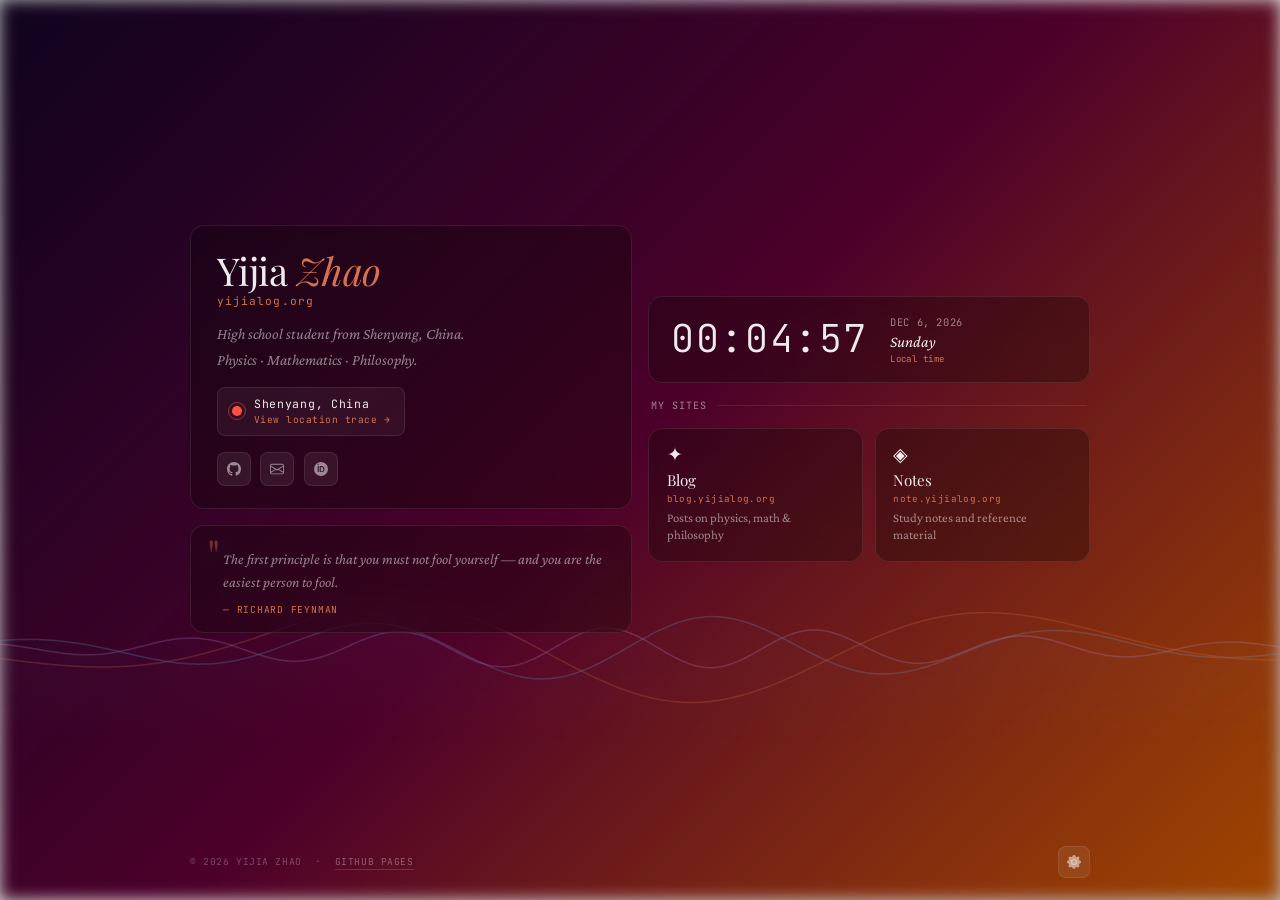
==== index.html @ 0dc2b923 "Update blog: 2026-03-09 04:06" ====
<!DOCTYPE html>
<html lang="en">
<head>
<meta charset="UTF-8">
<meta name="viewport" content="width=device-width, initial-scale=1.0">
<title>Yijia Zhao</title>
<link rel="preconnect" href="https://fonts.googleapis.com">
<link rel="icon" type="image/svg+xml" href="favicon.svg">
<link href="https://fonts.googleapis.com/css2?family=Playfair+Display:ital,wght@0,400;1,400&family=Crimson+Pro:ital,wght@0,300;0,400;1,300&family=JetBrains+Mono:wght@300;400&display=swap" rel="stylesheet">
<style>
*, *::before, *::after { box-sizing: border-box; margin: 0; padding: 0; }
:root {
  --accent: #d4724f;
  --glass:  rgba(10, 8, 6, 0.30);
  --border: rgba(255,255,255,0.09);
  --text:   rgba(255,255,255,0.92);
  --muted:  rgba(255,255,255,0.50);
  --radius: 14px;
  --blur:   14px;
}
html, body { width:100%; height:100%; overflow:hidden; font-family:'Crimson Pro',Georgia,serif; color:var(--text); user-select:none; }

#bg, #bg-next { position:fixed; inset:0; z-index:0; background-size:cover; background-position:center; }
#bg-next { opacity:0; transition:opacity .8s ease; }
#overlay { position:fixed; inset:0; z-index:1; background:linear-gradient(135deg,rgba(0,0,0,.52) 0%,rgba(0,0,0,.28) 50%,rgba(0,0,0,.48) 100%); transition:opacity .4s; }
#wave-canvas { position:fixed; inset:0; z-index:2; pointer-events:none; opacity:.55; }

.page {
  position:fixed; inset:0; z-index:10;
  display:flex; align-items:center; justify-content:center;
}
.page-inner {
  width: 100%; max-width: 900px;
  height: 100%;
  display:grid;
  grid-template-columns: 1fr 1fr;
  grid-template-rows: 1fr auto;
  gap: 1rem;
  padding: 1.8rem 0 1.4rem;
  pointer-events:all;
}
.col-left  { grid-column:1; grid-row:1; display:flex; flex-direction:column; gap:1rem; justify-content:center; }
.col-right { grid-column:2; grid-row:1; display:flex; flex-direction:column; gap:1rem; justify-content:center; }
.footer-row{ grid-column:1/-1; grid-row:2; }

/* Glass — slightly more transparent */

/* ── Location entry card ── */
.loc-card {
  display:inline-flex; align-items:center; gap:.75rem;
  margin-top:.9rem; padding:.55rem .9rem;
  background:rgba(255,255,255,.05); border:1px solid var(--border);
  border-radius:8px; text-decoration:none; color:inherit;
  transition:background .18s, border-color .18s;
  max-width:260px;
}
.loc-card:hover { background:rgba(212,114,79,.12); border-color:rgba(212,114,79,.3); }
.loc-pulse {
  width:10px; height:10px; border-radius:50%; background:#ff5040; flex-shrink:0; position:relative;
}
.loc-pulse::after {
  content:''; position:absolute; inset:-4px; border-radius:50%;
  border:1px solid rgba(255,80,60,.5); animation:locpulse 1.8s ease-out infinite;
}
@keyframes locpulse { 0%{transform:scale(1);opacity:.8} 100%{transform:scale(2.2);opacity:0} }
.loc-name { font-family:'JetBrains Mono',monospace; font-size:.72rem; letter-spacing:.06em; color:var(--text); display:block; }
.loc-sub  { font-family:'JetBrains Mono',monospace; font-size:.6rem; color:var(--accent); letter-spacing:.05em; display:block; margin-top:.1rem; }

/* ── Identity ── */
.id-card { padding:1.4rem 1.6rem; }
.id-name { font-family:'Playfair Display',serif; font-size:clamp(1.6rem,3vw,2.4rem); font-weight:400; line-height:1.1; letter-spacing:-.01em; margin-bottom:.2rem; }
.id-name em { color:var(--accent); font-style:italic; }
.id-domain { font-family:'JetBrains Mono',monospace; font-size:.7rem; color:var(--accent); letter-spacing:.1em; margin-bottom:.8rem; }
.id-bio { font-size:.97rem; color:var(--muted); line-height:1.65; font-style:italic; }
.socials { display:flex; gap:.6rem; margin-top:1rem; flex-wrap:wrap; }
.social-btn { width:34px; height:34px; border-radius:8px; background:rgba(255,255,255,.07); border:1px solid var(--border); display:flex; align-items:center; justify-content:center; text-decoration:none; color:var(--muted); transition:background .15s, color .15s, border-color .15s; }
.social-btn svg { width:14px; height:14px; }
.social-btn:hover { background:var(--accent); color:#fff; border-color:var(--accent); }

/* ── Quote ── */
.quote-card { padding:1rem 1.4rem; position:relative; }
.quote-mark { font-family:'Playfair Display',serif; font-size:2.8rem; color:var(--accent); opacity:.4; line-height:1; position:absolute; top:.4rem; left:1rem; }
.quote-text { font-style:italic; font-size:.92rem; color:var(--muted); line-height:1.6; padding-left:.6rem; margin-top:.35rem; }
.quote-author { font-family:'JetBrains Mono',monospace; font-size:.6rem; letter-spacing:.08em; color:var(--accent); text-transform:uppercase; margin-top:.5rem; padding-left:.6rem; }

/* ── Clock ── */
.clock-card { padding:1.1rem 1.4rem; display:flex; align-items:center; gap:1.4rem; }
.clock-time { font-family:'JetBrains Mono',monospace; font-size:clamp(1.7rem,3vw,2.6rem); font-weight:300; letter-spacing:.04em; line-height:1; flex-shrink:0; }
.colon { animation:blink 1s step-end infinite; display:inline-block; }
@keyframes blink { 0%,100%{opacity:1} 50%{opacity:.2} }
.clock-date { font-family:'JetBrains Mono',monospace; font-size:.65rem; color:var(--muted); letter-spacing:.06em; text-transform:uppercase; margin-bottom:.25rem; }
.clock-day { font-family:'Crimson Pro',serif; font-style:italic; font-size:1rem; }
.clock-tz { font-family:'JetBrains Mono',monospace; font-size:.57rem; color:var(--accent); letter-spacing:.05em; margin-top:.18rem; cursor:pointer; }
.clock-tz:hover { text-decoration:underline; }

/* ── Sites ── */
.sites-label { font-family:'JetBrains Mono',monospace; font-size:.63rem; letter-spacing:.1em; text-transform:uppercase; color:var(--muted); padding:0 .2rem; display:flex; align-items:center; gap:.6rem; }
.sites-label::after { content:''; flex:1; height:1px; background:var(--border); }
.sites-grid { display:grid; grid-template-columns:1fr 1fr; gap:.7rem; }
.site-card { padding:1rem 1.1rem; display:flex; flex-direction:column; gap:.2rem; text-decoration:none; color:inherit; transition:transform .18s, background .18s, border-color .18s; }
.site-card:hover { transform:translateY(-2px); background:rgba(212,114,79,.15); border-color:rgba(212,114,79,.3); }
.site-card-icon { font-size:1.2rem; margin-bottom:.15rem; line-height:1; }
.site-card-name { font-family:'Playfair Display',serif; font-size:.95rem; font-weight:400; }
.site-card-url { font-family:'JetBrains Mono',monospace; font-size:.58rem; color:var(--accent); letter-spacing:.04em; }
.site-card-desc { font-size:.8rem; color:var(--muted); line-height:1.4; margin-top:.08rem; }

/* ── Map ── */

/* ── Footer ── */
.footer-row { display:flex; align-items:center; justify-content:space-between; }
.footer-text { font-family:'JetBrains Mono',monospace; font-size:.6rem; letter-spacing:.06em; color:rgba(255,255,255,.28); text-transform:uppercase; }
.footer-text a { color:rgba(255,255,255,.35); text-decoration:none; border-bottom:1px solid rgba(255,255,255,.15); padding-bottom:1px; transition:color .15s; }
.footer-text a:hover { color:var(--accent); }

/* ── Settings ── */
.settings-panel { position:fixed; bottom:4rem; right:2.5rem; z-index:100; width:310px; padding:1.1rem 1.2rem; display:none; flex-direction:column; gap:1rem; max-height:80vh; overflow-y:auto; }
.settings-panel.open { display:flex; }

.tz-row { display:flex; flex-direction:column; gap:.45rem; }

/* settings panel position */
.settings-panel { bottom:4rem; right:2.5rem; width:310px; }
</style>
</head>
<body>

<div id="bg" class="wp-gradient-4"></div>
<div id="bg-next"></div>
<div id="overlay"></div>
<canvas id="wave-canvas"></canvas>
<input type="file" id="file-input" accept="image/*">

<div class="settings-panel glass" id="settings">
  <div class="s-title">Wallpaper</div>
  <div class="wallpaper-grid" id="wp-grid"></div>
  <label class="upload-btn" for="file-input">＋ Upload image</label>
  <div class="s-title">Display</div>
  <div class="slider-row"><div class="slider-label">Blur <span id="lbl-blur">8px</span></div><input type="range" id="sl-blur" min="0" max="30" value="8"></div>
  <div class="slider-row"><div class="slider-label">Brightness <span id="lbl-bright">85%</span></div><input type="range" id="sl-bright" min="20" max="100" value="85"></div>
  <div class="slider-row"><div class="slider-label">Overlay opacity <span id="lbl-overlay">55%</span></div><input type="range" id="sl-overlay" min="0" max="90" value="55"></div>
  <div class="slider-row"><div class="slider-label">Card opacity <span id="lbl-card">30%</span></div><input type="range" id="sl-card" min="0" max="80" value="30"></div>
  <div class="s-title">Timezone</div>
  <div class="tz-row">
    <input class="tz-input" id="tz-input" placeholder="e.g. Asia/Shanghai" spellcheck="false">
    <div class="tz-btns">
      <div class="tz-btn" onclick="resetTz()">Reset to local</div>
      <div class="tz-btn primary" onclick="applyTz()">Apply</div>
    </div>
  </div>
  <button class="settings-close" onclick="toggleSettings()">Close ✕</button>
</div>

<div class="page">
<div class="page-inner">
  <div class="col-left">
    <div class="id-card glass">
      <div class="id-name">Yijia<em> Zhao</em></div>
      <div class="id-domain">yijialog.org</div>
      <div class="id-bio">High school student from Shenyang, China.<br>Physics · Mathematics · Philosophy.</div>
      <a class="loc-card" href="map.html">
        <span class="loc-pulse"></span>
        <span class="loc-text">
          <span class="loc-name">Shenyang, China</span>
          <span class="loc-sub">View location trace →</span>
        </span>
      </a>
      <nav class="socials">
        <a class="social-btn" href="https://github.com/Yijia-phys" target="_blank"><svg viewBox="0 0 16 16" fill="currentColor"><path d="M8 0C3.58 0 0 3.58 0 8c0 3.54 2.29 6.53 5.47 7.59.4.07.55-.17.55-.38 0-.19-.01-.82-.01-1.49-2.01.37-2.53-.49-2.69-.94-.09-.23-.48-.94-.82-1.13-.28-.15-.68-.52-.01-.53.63-.01 1.08.58 1.23.82.72 1.21 1.87.87 2.33.66.07-.52.28-.87.51-1.07-1.78-.2-3.64-.89-3.64-3.95 0-.87.31-1.59.82-2.15-.08-.2-.36-1.02.08-2.12 0 0 .67-.21 2.2.82.64-.18 1.32-.27 2-.27s1.36.09 2 .27c1.53-1.04 2.2-.82 2.2-.82.44 1.1.16 1.92.08 2.12.51.56.82 1.27.82 2.15 0 3.07-1.87 3.75-3.65 3.95.29.25.54.73.54 1.48 0 1.07-.01 1.93-.01 2.2 0 .21.15.46.55.38A8.01 8.01 0 0 0 16 8c0-4.42-3.58-8-8-8"/></svg></a>
        <a class="social-btn" href="/cdn-cgi/l/email-protection#ee8b8d8681ae978784878f828189c0819c89"><svg viewBox="0 0 16 16" fill="currentColor"><path d="M0 4a2 2 0 0 1 2-2h12a2 2 0 0 1 2 2v8a2 2 0 0 1-2 2H2a2 2 0 0 1-2-2zm2-1a1 1 0 0 0-1 1v.217l7 4.2 7-4.2V4a1 1 0 0 0-1-1zm13 2.383-4.708 2.825L15 11.105zm-.034 6.876-5.64-3.471L8 9.583l-1.326-.795-5.64 3.47A1 1 0 0 0 2 13h12a1 1 0 0 0 .966-.741M1 11.105l4.708-2.897L1 5.383z"/></svg></a>
        <a class="social-btn" href="https://orcid.org/0009-0004-5515-2981" target="_blank"><svg viewBox="0 0 16 16" fill="currentColor"><path d="M8 0a8 8 0 1 0 0 16A8 8 0 0 0 8 0M5.44 11.5H4.22V4.5h1.22zm-.61-8.07a.77.77 0 1 1 0-1.54.77.77 0 0 1 0 1.54M12 8.18c0 2.07-1.52 3.32-3.74 3.32H6.5V4.5h1.76C10.48 4.5 12 5.72 12 8.18m-1.28 0c0-1.56-.9-2.57-2.5-2.57h-.5v5.14h.5c1.6 0 2.5-.98 2.5-2.57"/></svg></a>
      </nav>
    </div>
    <div class="quote-card glass">
      <div class="quote-mark">"</div>
      <div class="quote-text">The first principle is that you must not fool yourself — and you are the easiest person to fool.</div>
      <div class="quote-author">— Richard Feynman</div>
    </div>
  </div>

  <div class="col-right">
    <div class="clock-card glass">
      <a class="clock-time" id="clock-time" href="clock.html" style="text-decoration:none;color:inherit;cursor:pointer;" title="Open focus timer">00<span class="colon">:</span>00<span class="colon">:</span>00</a>
      <div class="clock-info">
        <div class="clock-date" id="clock-date">—</div>
        <div class="clock-day" id="clock-day">—</div>
        <div class="clock-tz" id="clock-tz" onclick="toggleSettings()">Local time</div>
      </div>
    </div>
    <div class="sites-label">My Sites</div>
    <div class="sites-grid">
      <a class="site-card glass" href="https://blog.yijialog.org" target="_blank">
        <div class="site-card-icon">✦</div>
        <div class="site-card-name">Blog</div>
        <div class="site-card-url">blog.yijialog.org</div>
        <div class="site-card-desc">Posts on physics, math &amp; philosophy</div>
      </a>
      <a class="site-card glass" href="https://note.yijialog.org" target="_blank">
        <div class="site-card-icon">◈</div>
        <div class="site-card-name">Notes</div>
        <div class="site-card-url">note.yijialog.org</div>
        <div class="site-card-desc">Study notes and reference material</div>
      </a>
    </div>
  </div>

  <div class="footer-row">
    <span class="footer-text">© 2026 Yijia Zhao &nbsp;·&nbsp; <a href="https://pages.github.com" target="_blank">GitHub Pages</a></span>
    <div class="settings-btn" onclick="toggleSettings()">
      <svg viewBox="0 0 16 16" fill="currentColor"><path d="M8 4.754a3.246 3.246 0 1 0 0 6.492 3.246 3.246 0 0 0 0-6.492M5.754 8a2.246 2.246 0 1 1 4.492 0 2.246 2.246 0 0 1-4.492 0"/><path d="M9.796 1.343c-.527-1.79-3.065-1.79-3.592 0l-.094.319a.873.873 0 0 1-1.255.52l-.292-.16c-1.64-.892-3.433.902-2.54 2.541l.159.292a.873.873 0 0 1-.52 1.255l-.319.094c-1.79.527-1.79 3.065 0 3.592l.319.094a.873.873 0 0 1 .52 1.255l-.16.292c-.892 1.64.901 3.434 2.541 2.54l.292-.159a.873.873 0 0 1 1.255.52l.094.319c.527 1.79 3.065 1.79 3.592 0l.094-.319a.873.873 0 0 1 1.255-.52l.292.16c1.64.892 3.433-.902 2.54-2.541l-.159-.292a.873.873 0 0 1 .52-1.255l.319-.094c1.79-.527 1.79-3.065 0-3.592l-.319-.094a.873.873 0 0 1-.52-1.255l.16-.292c.892-1.64-.901-3.433-2.541-2.54l-.292.159a.873.873 0 0 1-1.255-.52z"/></svg>
    </div>
  </div>
</div><!-- page-inner -->
</div>


<script src="shared.js"></script>
<script>SharedUI.injectStyles();</script>
<script data-cfasync="false" src="/cdn-cgi/scripts/5c5dd728/cloudflare-static/email-decode.min.js"></script>
<script>
// ── Boot ─────────────────────────────────────────────────────────────
SharedUI.initWallpaper();
SharedUI.initDisplay(['blur', 'bright', 'overlay', 'card']);
SharedUI.initWaves();
var toggleSettings = SharedUI.initSettings('settings', '.settings-btn');

// ── Timezone ─────────────────────────────────────────────────────────
var currentTz = SharedUI.load('timezone', '');
if (currentTz) {
  document.getElementById('tz-input').value = currentTz;
  document.getElementById('clock-tz').textContent = currentTz;
}
function applyTz() {
  var val = document.getElementById('tz-input').value.trim();
  if (!val) return;
  try {
    new Intl.DateTimeFormat('en', { timeZone: val }).format(new Date());
    currentTz = val;
    SharedUI.save('timezone', val);
    document.getElementById('clock-tz').textContent = val;
  } catch(e) {
    var inp = document.getElementById('tz-input');
    inp.style.borderColor = '#e05';
    setTimeout(function () { inp.style.borderColor = ''; }, 1200);
  }
}
function resetTz() {
  currentTz = '';
  SharedUI.save('timezone', '');
  document.getElementById('tz-input').value = '';
  document.getElementById('clock-tz').textContent = 'Local time';
}
document.getElementById('tz-input').addEventListener('keydown', function (e) { if (e.key === 'Enter') applyTz(); });

// ── Clock ─────────────────────────────────────────────────────────────
var DAYS   = ['Sunday','Monday','Tuesday','Wednesday','Thursday','Friday','Saturday'];
var MONTHS = ['Jan','Feb','Mar','Apr','May','Jun','Jul','Aug','Sep','Oct','Nov','Dec'];
function updateClock() {
  var now = new Date(), hh, mm, ss, dateStr, dayStr;
  if (currentTz) {
    try {
      var pts = new Intl.DateTimeFormat('en', { timeZone: currentTz, hour: '2-digit', minute: '2-digit', second: '2-digit', hour12: false, weekday: 'long', month: 'short', day: 'numeric', year: 'numeric' }).formatToParts(now);
      var get = function (t) { var p = pts.find(function (x) { return x.type === t; }); return p ? p.value : ''; };
      hh = get('hour'); mm = get('minute'); ss = get('second');
      dateStr = get('month') + ' ' + get('day') + ', ' + get('year');
      dayStr  = get('weekday');
    } catch(e) { currentTz = ''; SharedUI.save('timezone', ''); }
  }
  if (!currentTz) {
    hh = String(now.getHours()).padStart(2, '0');
    mm = String(now.getMinutes()).padStart(2, '0');
    ss = String(now.getSeconds()).padStart(2, '0');
    dateStr = MONTHS[now.getMonth()] + ' ' + now.getDate() + ', ' + now.getFullYear();
    dayStr  = DAYS[now.getDay()];
  }
  document.getElementById('clock-time').innerHTML = hh + '<span class="colon">:</span>' + mm + '<span class="colon">:</span>' + ss;
  document.getElementById('clock-date').textContent = dateStr;
  document.getElementById('clock-day').textContent  = dayStr;
}
updateClock();
setInterval(updateClock, 1000);
</script>
</body>
</html>
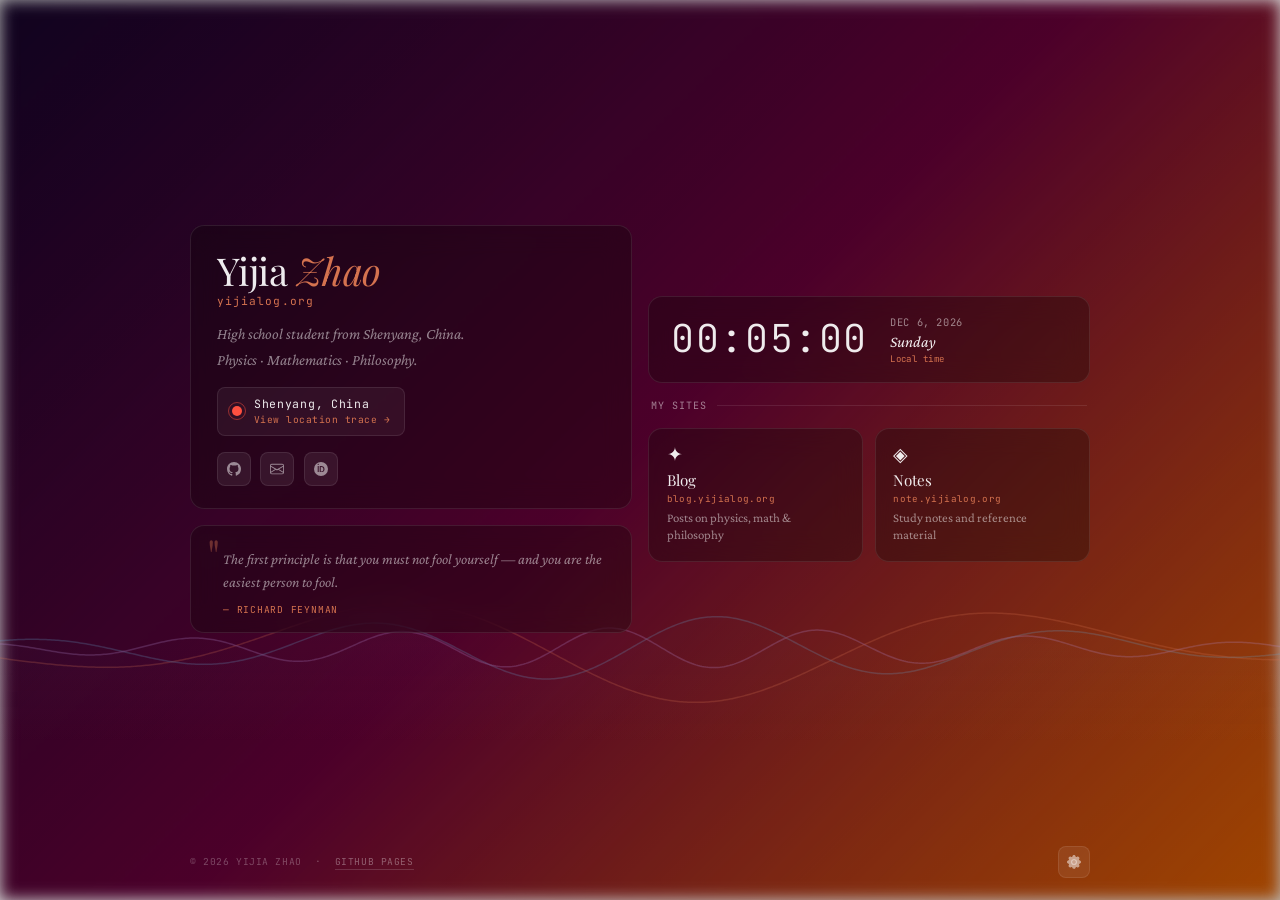
==== commit dbe6036f: "add: Lorenz attractor and Particles animation" ====
--- a/index.html
+++ b/index.html
@@ -5,7 +5,6 @@
 <meta name="viewport" content="width=device-width, initial-scale=1.0">
 <title>Yijia Zhao</title>
 <link rel="preconnect" href="https://fonts.googleapis.com">
-<link rel="icon" type="image/svg+xml" href="favicon.svg">
 <link href="https://fonts.googleapis.com/css2?family=Playfair+Display:ital,wght@0,400;1,400&family=Crimson+Pro:ital,wght@0,300;0,400;1,300&family=JetBrains+Mono:wght@300;400&display=swap" rel="stylesheet">
 <style>
 *, *::before, *::after { box-sizing: border-box; margin: 0; padding: 0; }
@@ -138,7 +137,7 @@
   <div class="slider-row"><div class="slider-label">Blur <span id="lbl-blur">8px</span></div><input type="range" id="sl-blur" min="0" max="30" value="8"></div>
   <div class="slider-row"><div class="slider-label">Brightness <span id="lbl-bright">85%</span></div><input type="range" id="sl-bright" min="20" max="100" value="85"></div>
   <div class="slider-row"><div class="slider-label">Overlay opacity <span id="lbl-overlay">55%</span></div><input type="range" id="sl-overlay" min="0" max="90" value="55"></div>
-  <div class="slider-row"><div class="slider-label">Card opacity <span id="lbl-card">30%</span></div><input type="range" id="sl-card" min="0" max="80" value="30"></div>
+  <div class="slider-row"><div class="slider-label">Card opacity <span id="lbl-card">30%</span></div><input type="range" id="sl-card" min="3" max="80" value="30"></div>
   <div class="s-title">Timezone</div>
   <div class="tz-row">
     <input class="tz-input" id="tz-input" placeholder="e.g. Asia/Shanghai" spellcheck="false">
@@ -146,6 +145,13 @@
       <div class="tz-btn" onclick="resetTz()">Reset to local</div>
       <div class="tz-btn primary" onclick="applyTz()">Apply</div>
     </div>
+  </div>
+  <div class="s-title">Animation</div>
+  <div class="anim-grid" style="grid-template-columns:repeat(4,1fr)">
+    <div class="anim-btn" data-anim="waves"     onclick="setAnim('waves')">Waves</div>
+    <div class="anim-btn" data-anim="lorenz"    onclick="setAnim('lorenz')">Lorenz</div>
+    <div class="anim-btn" data-anim="particles" onclick="setAnim('particles')">Particles</div>
+    <div class="anim-btn" data-anim="off"       onclick="setAnim('off')">Off</div>
   </div>
   <button class="settings-close" onclick="toggleSettings()">Close ✕</button>
 </div>
@@ -278,6 +284,20 @@
 }
 updateClock();
 setInterval(updateClock, 1000);
+
+// ── Animation mode ────────────────────────────────────────────────────
+function setAnim(mode) {
+  SharedUI.setAnimationMode(mode);
+  document.querySelectorAll('.anim-btn').forEach(function(b){
+    b.classList.toggle('active', b.dataset.anim === mode);
+  });
+}
+(function(){
+  var m = SharedUI.getAnimationMode();
+  document.querySelectorAll('.anim-btn').forEach(function(b){
+    b.classList.toggle('active', b.dataset.anim === m);
+  });
+})();
 </script>
 </body>
 </html>
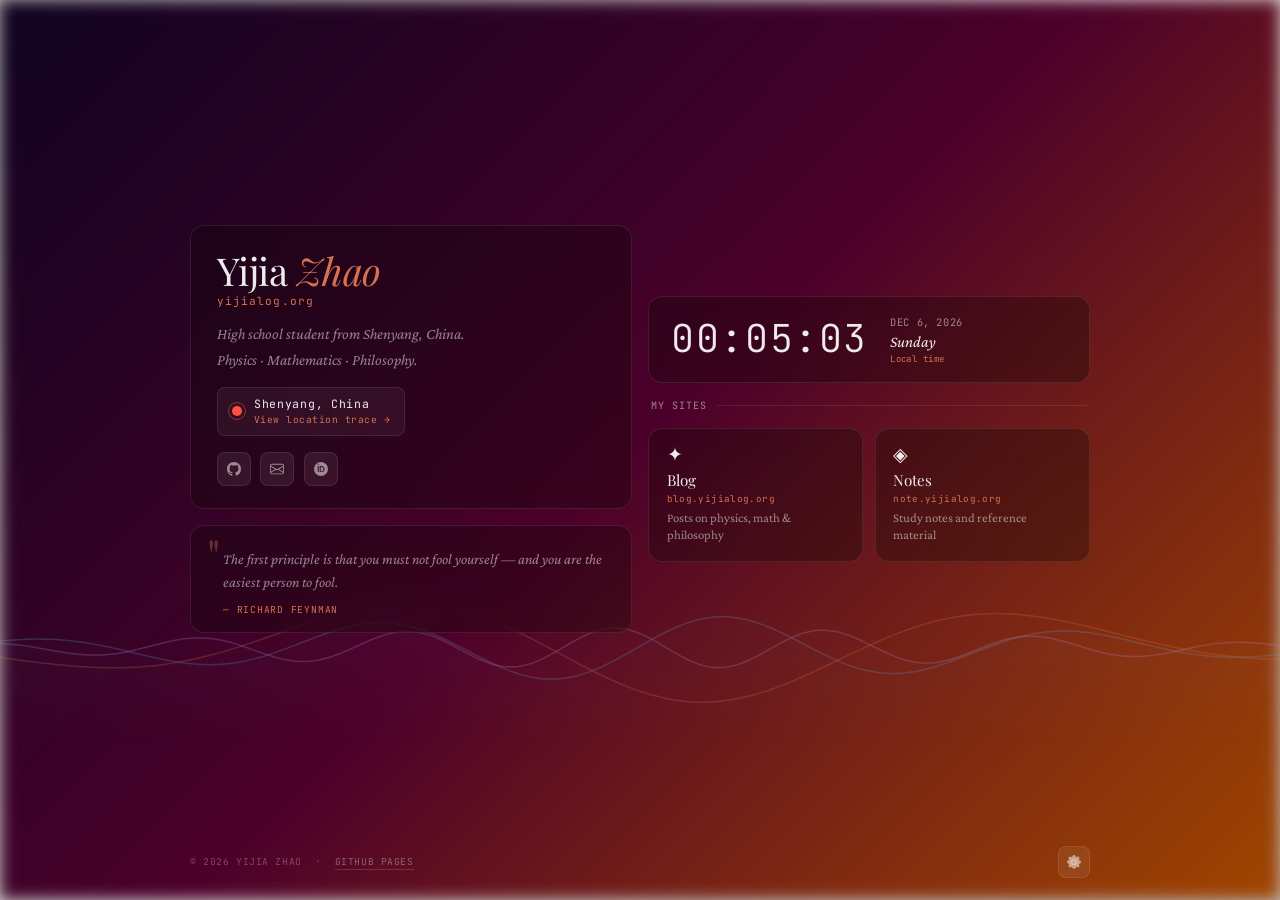
==== commit 94c1a124: "fix: UI opacity controller at clock.html fix: incorrect image filename" ====
--- a/index.html
+++ b/index.html
@@ -5,6 +5,7 @@
 <meta name="viewport" content="width=device-width, initial-scale=1.0">
 <title>Yijia Zhao</title>
 <link rel="preconnect" href="https://fonts.googleapis.com">
+<link rel="icon" type="image/svg+xml" href="/assets/favicon.svg">
 <link href="https://fonts.googleapis.com/css2?family=Playfair+Display:ital,wght@0,400;1,400&family=Crimson+Pro:ital,wght@0,300;0,400;1,300&family=JetBrains+Mono:wght@300;400&display=swap" rel="stylesheet">
 <style>
 *, *::before, *::after { box-sizing: border-box; margin: 0; padding: 0; }
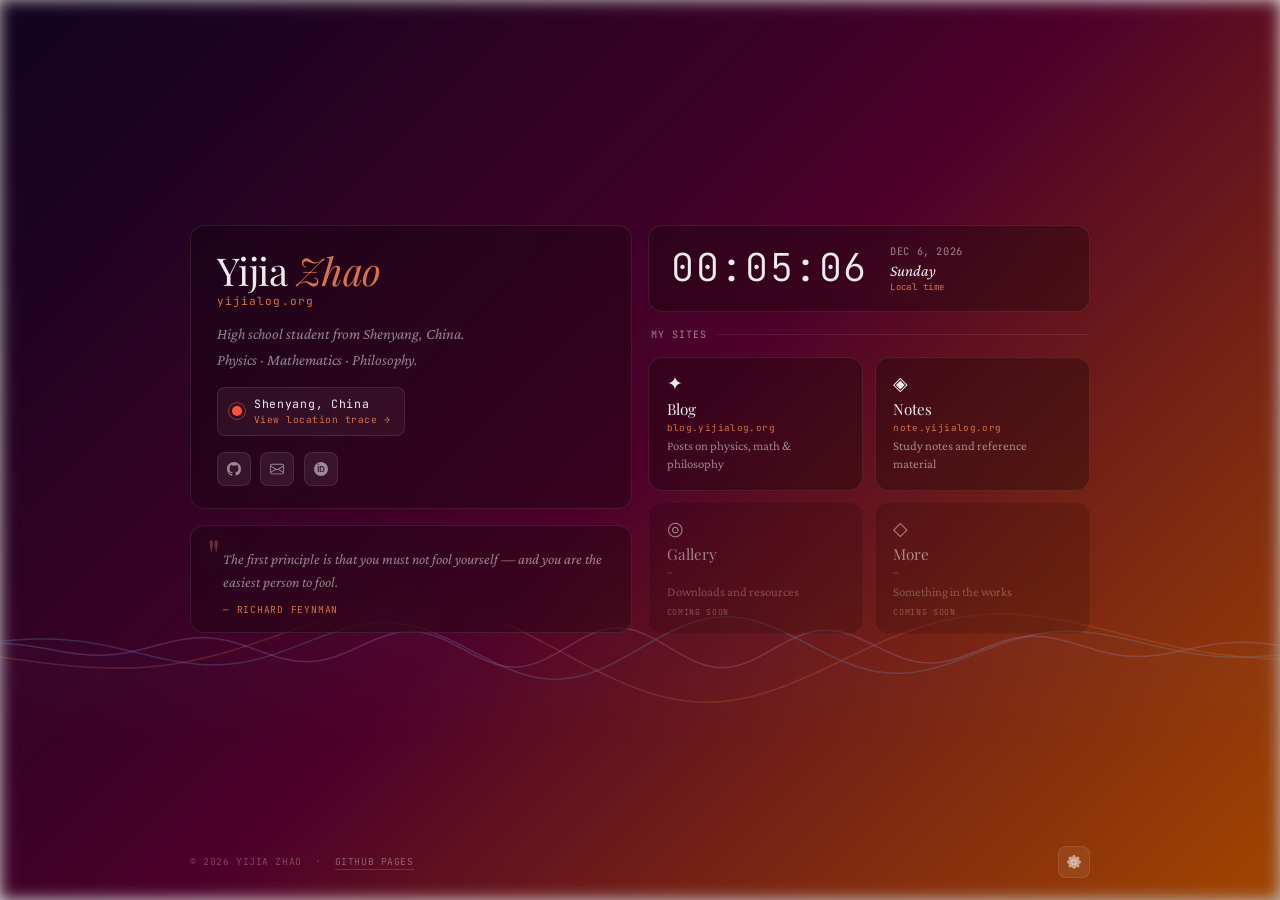
==== commit 3bd97ad6: "refactor: IDB wallpaper, timezone autocomplete, 404 page, coming-soon cards, default cover, location" ====
--- a/index.html
+++ b/index.html
@@ -7,17 +7,9 @@
 <link rel="preconnect" href="https://fonts.googleapis.com">
 <link rel="icon" type="image/svg+xml" href="/assets/favicon.svg">
 <link href="https://fonts.googleapis.com/css2?family=Playfair+Display:ital,wght@0,400;1,400&family=Crimson+Pro:ital,wght@0,300;0,400;1,300&family=JetBrains+Mono:wght@300;400&display=swap" rel="stylesheet">
+<link rel="stylesheet" href="shared.css">
 <style>
 *, *::before, *::after { box-sizing: border-box; margin: 0; padding: 0; }
-:root {
-  --accent: #d4724f;
-  --glass:  rgba(10, 8, 6, 0.30);
-  --border: rgba(255,255,255,0.09);
-  --text:   rgba(255,255,255,0.92);
-  --muted:  rgba(255,255,255,0.50);
-  --radius: 14px;
-  --blur:   14px;
-}
 html, body { width:100%; height:100%; overflow:hidden; font-family:'Crimson Pro',Georgia,serif; color:var(--text); user-select:none; }
 
 #bg, #bg-next { position:fixed; inset:0; z-index:0; background-size:cover; background-position:center; }
@@ -104,6 +96,18 @@
 .site-card-url { font-family:'JetBrains Mono',monospace; font-size:.58rem; color:var(--accent); letter-spacing:.04em; }
 .site-card-desc { font-size:.8rem; color:var(--muted); line-height:1.4; margin-top:.08rem; }
 
+/* ── Coming-soon card variant ── */
+.site-card.soon {
+  opacity: .52; cursor: default; pointer-events: none;
+  border-style: dashed;
+}
+.site-card.soon:hover { transform: none; background: inherit; border-color: var(--border); }
+.site-card-soon-badge {
+  font-family: 'JetBrains Mono', monospace; font-size: .52rem;
+  letter-spacing: .08em; text-transform: uppercase;
+  color: var(--muted); margin-top: .1rem;
+}
+
 /* ── Map ── */
 
 /* ── Footer ── */
@@ -113,9 +117,6 @@
 .footer-text a:hover { color:var(--accent); }
 
 /* ── Settings ── */
-.settings-panel { position:fixed; bottom:4rem; right:2.5rem; z-index:100; width:310px; padding:1.1rem 1.2rem; display:none; flex-direction:column; gap:1rem; max-height:80vh; overflow-y:auto; }
-.settings-panel.open { display:flex; }
-
 .tz-row { display:flex; flex-direction:column; gap:.45rem; }
 
 /* settings panel position */
@@ -143,18 +144,18 @@
   <div class="tz-row">
     <input class="tz-input" id="tz-input" placeholder="e.g. Asia/Shanghai" spellcheck="false">
     <div class="tz-btns">
-      <div class="tz-btn" onclick="resetTz()">Reset to local</div>
-      <div class="tz-btn primary" onclick="applyTz()">Apply</div>
+      <div class="tz-btn">Reset to local</div>
+      <div class="tz-btn primary">Apply</div>
     </div>
   </div>
   <div class="s-title">Animation</div>
   <div class="anim-grid" style="grid-template-columns:repeat(4,1fr)">
-    <div class="anim-btn" data-anim="waves"     onclick="setAnim('waves')">Waves</div>
-    <div class="anim-btn" data-anim="lorenz"    onclick="setAnim('lorenz')">Lorenz</div>
-    <div class="anim-btn" data-anim="particles" onclick="setAnim('particles')">Particles</div>
-    <div class="anim-btn" data-anim="off"       onclick="setAnim('off')">Off</div>
-  </div>
-  <button class="settings-close" onclick="toggleSettings()">Close ✕</button>
+    <div class="anim-btn" data-anim="waves">Waves</div>
+    <div class="anim-btn" data-anim="lorenz">Lorenz</div>
+    <div class="anim-btn" data-anim="particles">Particles</div>
+    <div class="anim-btn" data-anim="off">Off</div>
+  </div>
+  <button class="settings-close">Close ✕</button>
 </div>
 
 <div class="page">
@@ -186,11 +187,11 @@
 
   <div class="col-right">
     <div class="clock-card glass">
-      <a class="clock-time" id="clock-time" href="clock.html" style="text-decoration:none;color:inherit;cursor:pointer;" title="Open focus timer">00<span class="colon">:</span>00<span class="colon">:</span>00</a>
+      <a class="clock-time" id="clock-time" href="clock.html" style="text-decoration:none;color:inherit;cursor:pointer;" title="Open focus timer"><span id="ct-hh">00</span><span class="colon">:</span><span id="ct-mm">00</span><span class="colon">:</span><span id="ct-ss">00</span></a>
       <div class="clock-info">
         <div class="clock-date" id="clock-date">—</div>
         <div class="clock-day" id="clock-day">—</div>
-        <div class="clock-tz" id="clock-tz" onclick="toggleSettings()">Local time</div>
+        <div class="clock-tz" id="clock-tz">Local time</div>
       </div>
     </div>
     <div class="sites-label">My Sites</div>
@@ -207,12 +208,26 @@
         <div class="site-card-url">note.yijialog.org</div>
         <div class="site-card-desc">Study notes and reference material</div>
       </a>
+      <a class="site-card glass soon" href="#" tabindex="-1">
+        <div class="site-card-icon">◎</div>
+        <div class="site-card-name">Gallery</div>
+        <div class="site-card-url">—</div>
+        <div class="site-card-desc">Downloads and resources</div>
+        <div class="site-card-soon-badge">coming soon</div>
+      </a>
+      <a class="site-card glass soon" href="#" tabindex="-1">
+        <div class="site-card-icon">◇</div>
+        <div class="site-card-name">More</div>
+        <div class="site-card-url">—</div>
+        <div class="site-card-desc">Something in the works</div>
+        <div class="site-card-soon-badge">coming soon</div>
+      </a>
     </div>
   </div>
 
   <div class="footer-row">
     <span class="footer-text">© 2026 Yijia Zhao &nbsp;·&nbsp; <a href="https://pages.github.com" target="_blank">GitHub Pages</a></span>
-    <div class="settings-btn" onclick="toggleSettings()">
+    <div class="settings-btn">
       <svg viewBox="0 0 16 16" fill="currentColor"><path d="M8 4.754a3.246 3.246 0 1 0 0 6.492 3.246 3.246 0 0 0 0-6.492M5.754 8a2.246 2.246 0 1 1 4.492 0 2.246 2.246 0 0 1-4.492 0"/><path d="M9.796 1.343c-.527-1.79-3.065-1.79-3.592 0l-.094.319a.873.873 0 0 1-1.255.52l-.292-.16c-1.64-.892-3.433.902-2.54 2.541l.159.292a.873.873 0 0 1-.52 1.255l-.319.094c-1.79.527-1.79 3.065 0 3.592l.319.094a.873.873 0 0 1 .52 1.255l-.16.292c-.892 1.64.901 3.434 2.541 2.54l.292-.159a.873.873 0 0 1 1.255.52l.094.319c.527 1.79 3.065 1.79 3.592 0l.094-.319a.873.873 0 0 1 1.255-.52l.292.16c1.64.892 3.433-.902 2.54-2.541l-.159-.292a.873.873 0 0 1 .52-1.255l.319-.094c1.79-.527 1.79-3.065 0-3.592l-.319-.094a.873.873 0 0 1-.52-1.255l.16-.292c.892-1.64-.901-3.433-2.541-2.54l-.292.159a.873.873 0 0 1-1.255-.52z"/></svg>
     </div>
   </div>
@@ -221,84 +236,111 @@
 
 
 <script src="shared.js"></script>
-<script>SharedUI.injectStyles();</script>
 <script data-cfasync="false" src="/cdn-cgi/scripts/5c5dd728/cloudflare-static/email-decode.min.js"></script>
 <script>
-// ── Boot ─────────────────────────────────────────────────────────────
-SharedUI.initWallpaper();
-SharedUI.initDisplay(['blur', 'bright', 'overlay', 'card']);
-SharedUI.initWaves();
-var toggleSettings = SharedUI.initSettings('settings', '.settings-btn');
-
-// ── Timezone ─────────────────────────────────────────────────────────
-var currentTz = SharedUI.load('timezone', '');
-if (currentTz) {
-  document.getElementById('tz-input').value = currentTz;
-  document.getElementById('clock-tz').textContent = currentTz;
-}
-function applyTz() {
-  var val = document.getElementById('tz-input').value.trim();
-  if (!val) return;
-  try {
-    new Intl.DateTimeFormat('en', { timeZone: val }).format(new Date());
-    currentTz = val;
-    SharedUI.save('timezone', val);
-    document.getElementById('clock-tz').textContent = val;
-  } catch(e) {
-    var inp = document.getElementById('tz-input');
-    inp.style.borderColor = '#e05';
-    setTimeout(function () { inp.style.borderColor = ''; }, 1200);
-  }
-}
-function resetTz() {
-  currentTz = '';
-  SharedUI.save('timezone', '');
-  document.getElementById('tz-input').value = '';
-  document.getElementById('clock-tz').textContent = 'Local time';
-}
-document.getElementById('tz-input').addEventListener('keydown', function (e) { if (e.key === 'Enter') applyTz(); });
-
-// ── Clock ─────────────────────────────────────────────────────────────
-var DAYS   = ['Sunday','Monday','Tuesday','Wednesday','Thursday','Friday','Saturday'];
-var MONTHS = ['Jan','Feb','Mar','Apr','May','Jun','Jul','Aug','Sep','Oct','Nov','Dec'];
-function updateClock() {
-  var now = new Date(), hh, mm, ss, dateStr, dayStr;
+(function () {
+  // ── Boot ───────────────────────────────────────────────────────────
+  SharedUI.initWallpaper();
+  SharedUI.initDisplay(['blur', 'bright', 'overlay', 'card']);
+  SharedUI.initWaves();
+  var toggleSettings = SharedUI.initSettings('settings', '.settings-btn');
+  SharedUI.initTzAutocomplete('tz-input');
+
+  // ── Event bindings ─────────────────────────────────────────────────
+  document.querySelector('.settings-btn').addEventListener('click', toggleSettings);
+  document.getElementById('clock-tz').addEventListener('click', toggleSettings);
+  document.querySelector('.settings-close').addEventListener('click', toggleSettings);
+  // Anim buttons — delegate via data-anim
+  document.querySelector('.anim-grid').addEventListener('click', function (e) {
+    var btn = e.target.closest('.anim-btn');
+    if (btn) setAnim(btn.dataset.anim);
+  });
+
+  // ── Timezone ───────────────────────────────────────────────────────
+  var currentTz = SharedUI.load('timezone', '');
   if (currentTz) {
+    document.getElementById('tz-input').value = currentTz;
+    document.getElementById('clock-tz').textContent = currentTz;
+  }
+  function applyTz() {
+    var val = document.getElementById('tz-input').value.trim();
+    if (!val) return;
     try {
-      var pts = new Intl.DateTimeFormat('en', { timeZone: currentTz, hour: '2-digit', minute: '2-digit', second: '2-digit', hour12: false, weekday: 'long', month: 'short', day: 'numeric', year: 'numeric' }).formatToParts(now);
-      var get = function (t) { var p = pts.find(function (x) { return x.type === t; }); return p ? p.value : ''; };
-      hh = get('hour'); mm = get('minute'); ss = get('second');
-      dateStr = get('month') + ' ' + get('day') + ', ' + get('year');
-      dayStr  = get('weekday');
-    } catch(e) { currentTz = ''; SharedUI.save('timezone', ''); }
-  }
-  if (!currentTz) {
-    hh = String(now.getHours()).padStart(2, '0');
-    mm = String(now.getMinutes()).padStart(2, '0');
-    ss = String(now.getSeconds()).padStart(2, '0');
-    dateStr = MONTHS[now.getMonth()] + ' ' + now.getDate() + ', ' + now.getFullYear();
-    dayStr  = DAYS[now.getDay()];
-  }
-  document.getElementById('clock-time').innerHTML = hh + '<span class="colon">:</span>' + mm + '<span class="colon">:</span>' + ss;
-  document.getElementById('clock-date').textContent = dateStr;
-  document.getElementById('clock-day').textContent  = dayStr;
-}
-updateClock();
-setInterval(updateClock, 1000);
-
-// ── Animation mode ────────────────────────────────────────────────────
-function setAnim(mode) {
-  SharedUI.setAnimationMode(mode);
-  document.querySelectorAll('.anim-btn').forEach(function(b){
-    b.classList.toggle('active', b.dataset.anim === mode);
-  });
-}
-(function(){
-  var m = SharedUI.getAnimationMode();
-  document.querySelectorAll('.anim-btn').forEach(function(b){
-    b.classList.toggle('active', b.dataset.anim === m);
-  });
-})();
+      new Intl.DateTimeFormat('en', { timeZone: val }).format(new Date());
+      currentTz = val;
+      SharedUI.save('timezone', val);
+      document.getElementById('clock-tz').textContent = val;
+    } catch (e) {
+      var inp = document.getElementById('tz-input');
+      inp.style.borderColor = '#e05';
+      setTimeout(function () { inp.style.borderColor = ''; }, 1200);
+    }
+  }
+  function resetTz() {
+    currentTz = '';
+    SharedUI.save('timezone', '');
+    document.getElementById('tz-input').value = '';
+    document.getElementById('clock-tz').textContent = 'Local time';
+  }
+  document.getElementById('tz-input').addEventListener('keydown', function (e) { if (e.key === 'Enter') applyTz(); });
+  // Tz buttons inside settings panel
+  var tzBtns = document.querySelectorAll('.tz-btns .tz-btn');
+  if (tzBtns[0]) tzBtns[0].addEventListener('click', resetTz);
+  if (tzBtns[1]) tzBtns[1].addEventListener('click', applyTz);
+
+  // ── Clock (DOM nodes cached once) ──────────────────────────────────
+  var _ctHH   = document.getElementById('ct-hh');
+  var _ctMM   = document.getElementById('ct-mm');
+  var _ctSS   = document.getElementById('ct-ss');
+  var _ctDate = document.getElementById('clock-date');
+  var _ctDay  = document.getElementById('clock-day');
+  var DAYS   = ['Sunday','Monday','Tuesday','Wednesday','Thursday','Friday','Saturday'];
+  var MONTHS = ['Jan','Feb','Mar','Apr','May','Jun','Jul','Aug','Sep','Oct','Nov','Dec'];
+
+  function updateClock() {
+    var now = new Date(), hh, mm, ss, dateStr, dayStr;
+    if (currentTz) {
+      try {
+        var pts = new Intl.DateTimeFormat('en', {
+          timeZone: currentTz, hour: '2-digit', minute: '2-digit', second: '2-digit',
+          hour12: false, weekday: 'long', month: 'short', day: 'numeric', year: 'numeric'
+        }).formatToParts(now);
+        var get = function (t) { var p = pts.find(function (x) { return x.type === t; }); return p ? p.value : ''; };
+        hh = get('hour'); mm = get('minute'); ss = get('second');
+        dateStr = get('month') + ' ' + get('day') + ', ' + get('year');
+        dayStr  = get('weekday');
+      } catch (e) { currentTz = ''; SharedUI.save('timezone', ''); }
+    }
+    if (!currentTz) {
+      hh = String(now.getHours()).padStart(2, '0');
+      mm = String(now.getMinutes()).padStart(2, '0');
+      ss = String(now.getSeconds()).padStart(2, '0');
+      dateStr = MONTHS[now.getMonth()] + ' ' + now.getDate() + ', ' + now.getFullYear();
+      dayStr  = DAYS[now.getDay()];
+    }
+    _ctHH.textContent = hh;
+    _ctMM.textContent = mm;
+    _ctSS.textContent = ss;
+    _ctDate.textContent = dateStr;
+    _ctDay.textContent  = dayStr;
+  }
+  updateClock();
+  setInterval(updateClock, 1000);
+
+  // ── Animation mode ─────────────────────────────────────────────────
+  function setAnim(mode) {
+    SharedUI.setAnimationMode(mode);
+    document.querySelectorAll('.anim-btn').forEach(function (b) {
+      b.classList.toggle('active', b.dataset.anim === mode);
+    });
+  }
+  (function () {
+    var m = SharedUI.getAnimationMode();
+    document.querySelectorAll('.anim-btn').forEach(function (b) {
+      b.classList.toggle('active', b.dataset.anim === m);
+    });
+  }());
+}());
 </script>
 </body>
 </html>
--- a/shared.css
+++ b/shared.css
@@ -0,0 +1,161 @@
+/* shared.css — yijialog.org
+   Shared visual styles injected by shared.js on every page.
+   Each page still defines its own layout & positioning overrides.
+*/
+
+/* ── Design tokens (single source of truth) ── */
+:root {
+  --accent: #d4724f;
+  --glass:  rgba(10, 8, 6, 0.30);
+  --border: rgba(255,255,255,0.09);
+  --text:   rgba(255,255,255,0.92);
+  --muted:  rgba(255,255,255,0.50);
+  --radius: 14px;
+  --blur:   14px;
+  --ui-opacity: 1;
+}
+
+/* ── Glass card ── */
+.glass {
+  background: var(--glass);
+  backdrop-filter: blur(var(--blur));
+  -webkit-backdrop-filter: blur(var(--blur));
+  border: 1px solid var(--border);
+  border-radius: var(--radius);
+}
+
+/* ── Settings panel — structural only; each page adds position/size override ── */
+.settings-panel { position:fixed; z-index:100; padding:1.1rem 1.2rem; display:none; flex-direction:column; gap:1rem; max-height:80vh; overflow-y:auto; }
+.settings-panel.open { display:flex; }
+
+/* ── Section titles ── */
+.s-title, .ps-title {
+  font-family: "JetBrains Mono", monospace;
+  font-size: .63rem; letter-spacing: .1em; text-transform: uppercase;
+  color: var(--muted); border-bottom: 1px solid var(--border); padding-bottom: .45rem;
+}
+
+/* ── Wallpaper grid ── */
+.wallpaper-grid { display:grid; grid-template-columns:repeat(4,1fr); gap:.4rem; }
+.wp-thumb {
+  aspect-ratio: 16/9; border-radius: 6px; border: 2px solid transparent;
+  cursor: pointer; overflow: hidden; transition: border-color .15s, transform .15s;
+  background-size: cover; background-position: center; position: relative;
+}
+.wp-thumb:hover { transform: scale(1.05); }
+.wp-thumb.active { border-color: var(--accent); }
+.wp-thumb-del {
+  position: absolute; top: 2px; right: 2px; width: 14px; height: 14px;
+  background: rgba(0,0,0,.6); border-radius: 50%; font-size: 9px;
+  display: none; align-items: center; justify-content: center;
+  color: #fff; cursor: pointer; line-height: 1;
+}
+.wp-thumb:hover .wp-thumb-del { display: flex; }
+
+/* ── Upload button ── */
+.upload-btn {
+  width: 100%; padding: .45rem; border-radius: 8px;
+  background: rgba(255,255,255,.06); border: 1px dashed var(--border);
+  color: var(--muted); font-family: "JetBrains Mono", monospace;
+  font-size: .63rem; letter-spacing: .06em; text-transform: uppercase;
+  cursor: pointer; transition: background .15s, border-color .15s, color .15s; text-align: center;
+}
+.upload-btn:hover { background: rgba(212,114,79,.12); border-color: var(--accent); color: var(--accent); }
+#file-input { display: none; }
+
+/* ── Sliders ── */
+.slider-row, .ps-row { display:flex; flex-direction:column; gap:.35rem; }
+.slider-label, .ps-label {
+  font-family: "JetBrains Mono", monospace; font-size: .6rem;
+  letter-spacing: .06em; text-transform: uppercase; color: var(--muted);
+  display: flex; justify-content: space-between;
+}
+.slider-label span, .ps-label span { color: var(--accent); }
+input[type=range] {
+  width: 100%; height: 4px; border-radius: 2px;
+  appearance: none; background: rgba(255,255,255,.15); outline: none; cursor: pointer;
+}
+input[type=range]::-webkit-slider-thumb {
+  appearance: none; width: 13px; height: 13px;
+  border-radius: 50%; background: var(--accent); cursor: pointer;
+}
+
+/* ── Close / gear buttons ── */
+.settings-close, .ps-close {
+  align-self: flex-end; font-family: "JetBrains Mono", monospace;
+  font-size: .6rem; letter-spacing: .06em; text-transform: uppercase;
+  color: var(--muted); cursor: pointer; background: none; border: none;
+  transition: color .15s; padding: 0;
+}
+.settings-close:hover, .ps-close:hover { color: var(--accent); }
+.settings-btn {
+  width: 32px; height: 32px; border-radius: 8px;
+  background: rgba(255,255,255,.07); border: 1px solid var(--border);
+  display: flex; align-items: center; justify-content: center;
+  cursor: pointer; color: var(--muted); transition: background .15s, color .15s;
+}
+.settings-btn:hover { background: rgba(255,255,255,.14); color: var(--text); }
+.settings-btn svg { width: 14px; height: 14px; }
+
+/* ── Timezone inputs ── */
+.tz-input {
+  width: 100%; padding: .42rem .65rem; border-radius: 8px;
+  background: rgba(255,255,255,.08); border: 1px solid var(--border);
+  color: var(--text); font-family: "JetBrains Mono", monospace;
+  font-size: .68rem; outline: none; transition: border-color .15s;
+}
+.tz-input:focus { border-color: var(--accent); }
+.tz-btns { display:flex; gap:.45rem; }
+.tz-btn {
+  flex: 1; padding: .32rem .5rem; border-radius: 6px;
+  background: rgba(255,255,255,.07); border: 1px solid var(--border);
+  color: var(--muted); font-family: "JetBrains Mono", monospace;
+  font-size: .6rem; letter-spacing: .04em; text-transform: uppercase;
+  cursor: pointer; transition: background .15s, color .15s, border-color .15s; text-align: center;
+}
+.tz-btn:hover { background: rgba(212,114,79,.15); color: var(--accent); border-color: rgba(212,114,79,.35); }
+.tz-btn.primary, .tz-btn.tp { background: rgba(212,114,79,.2); color: var(--accent); border-color: rgba(212,114,79,.4); }
+.tz-btn.primary:hover, .tz-btn.tp:hover { background: var(--accent); color: #fff; }
+
+/* ── Wallpaper gradient presets ── */
+.wp-gradient-1 { background: linear-gradient(135deg, #1a0a2e 0%, #2d1b69 40%, #11998e 100%); }
+.wp-gradient-2 { background: linear-gradient(135deg, #0f2027 0%, #203a43 50%, #2c5364 100%); }
+.wp-gradient-3 { background: linear-gradient(135deg, #141e30 0%, #243b55 100%); }
+.wp-gradient-4 { background: linear-gradient(135deg, #1a0533 0%, #6a003a 50%, #ff6e00 100%); }
+.wp-gradient-5 { background: linear-gradient(135deg, #0d1117 0%, #161b22 50%, #21262d 100%); }
+
+/* ── Animation mode selector ── */
+.anim-grid {
+  display:grid; grid-template-columns:repeat(3,1fr); gap:.35rem;
+}
+.anim-btn {
+  font-family:"JetBrains Mono",monospace; font-size:.58rem;
+  letter-spacing:.05em; text-transform:uppercase;
+  padding:.38rem .3rem; border-radius:7px; text-align:center;
+  background:rgba(255,255,255,.06); border:1px solid var(--border);
+  color:var(--muted); cursor:pointer;
+  transition:background .15s,color .15s,border-color .15s;
+}
+.anim-btn:hover { background:rgba(255,255,255,.12); color:var(--text); }
+.anim-btn.active {
+  background:rgba(212,114,79,.18); color:var(--accent);
+  border-color:rgba(212,114,79,.4);
+}
+
+/* ── Timezone autocomplete ── */
+.tz-wrap { position: relative; }
+.tz-suggest {
+  position: absolute; left: 0; right: 0; top: 100%; margin-top: 3px;
+  background: rgba(14,10,8,.98); border: 1px solid var(--border);
+  border-radius: 8px; overflow: hidden; z-index: 200;
+  display: none; flex-direction: column; max-height: 148px; overflow-y: auto;
+}
+.tz-suggest.open { display: flex; }
+.tz-suggest-item {
+  font-family: 'JetBrains Mono', monospace; font-size: .62rem;
+  letter-spacing: .04em; padding: .42rem .65rem;
+  color: var(--muted); cursor: pointer; white-space: nowrap;
+  transition: background .1s, color .1s;
+}
+.tz-suggest-item:hover,
+.tz-suggest-item.active { background: rgba(212,114,79,.18); color: var(--accent); }
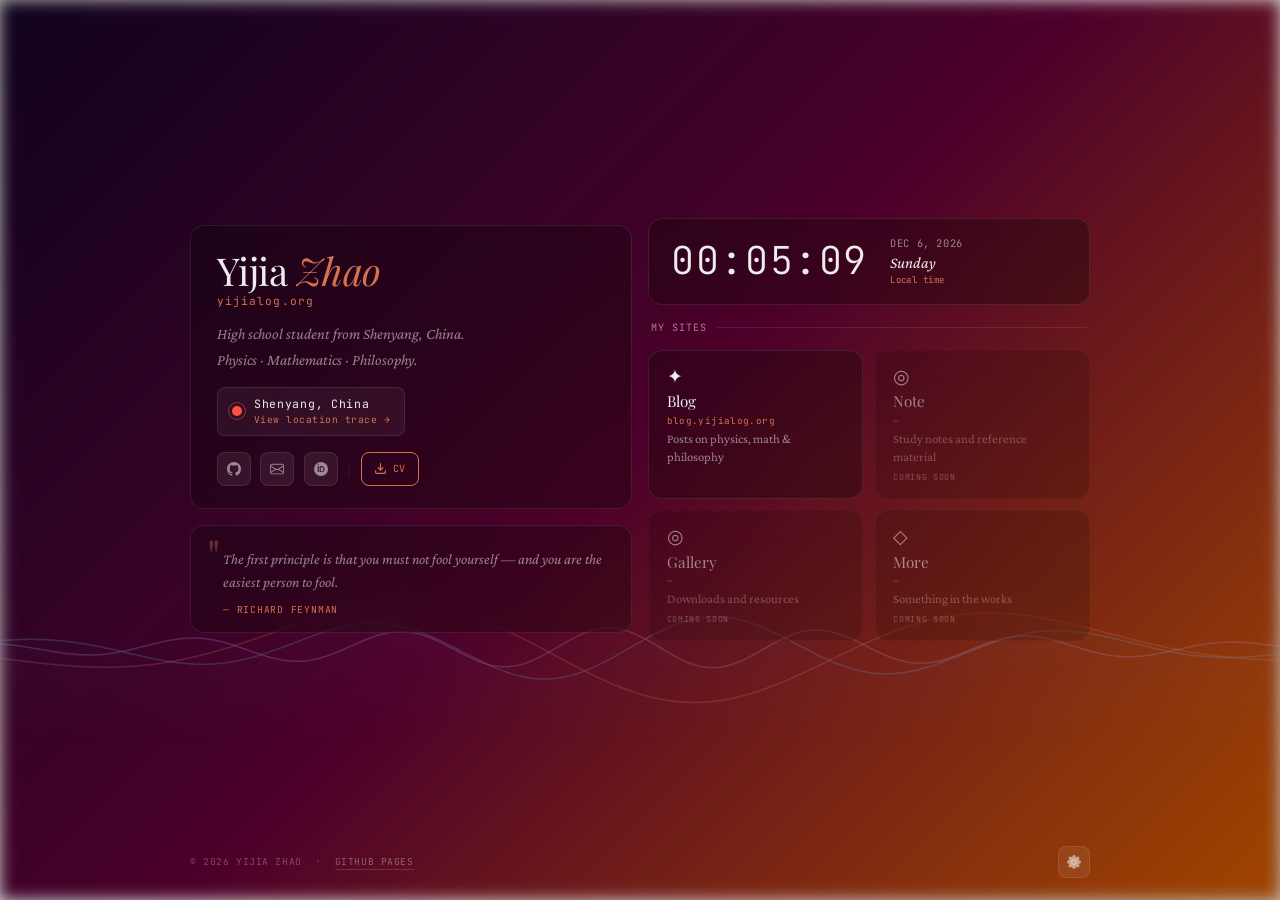
==== commit a38aa66e: "Add: CV download and locations of Bristol" ====
--- a/index.html
+++ b/index.html
@@ -109,6 +109,24 @@
 }
 
 /* ── Map ── */
+
+/* ── CV button ── */
+.cv-sep { color: var(--border); font-size: .9rem; line-height: 34px; user-select: none; }
+.cv-btn {
+  display: inline-flex; align-items: center; gap: .35rem;
+  padding: .28rem .75rem; border-radius: 8px;
+  background: transparent; border: 1px solid var(--accent);
+  color: var(--accent); text-decoration: none;
+  font-family: 'JetBrains Mono', monospace;
+  font-size: .62rem; letter-spacing: .06em; text-transform: uppercase;
+  transition: background .15s, color .15s;
+  white-space: nowrap;
+}
+.cv-btn:hover { background: var(--accent); color: #fff; }
+.cv-btn svg {
+  width: 13px; height: 13px;
+  flex-shrink: 0;
+}
 
 /* ── Footer ── */
 .footer-row { display:flex; align-items:center; justify-content:space-between; }
@@ -176,7 +194,8 @@
         <a class="social-btn" href="https://github.com/Yijia-phys" target="_blank"><svg viewBox="0 0 16 16" fill="currentColor"><path d="M8 0C3.58 0 0 3.58 0 8c0 3.54 2.29 6.53 5.47 7.59.4.07.55-.17.55-.38 0-.19-.01-.82-.01-1.49-2.01.37-2.53-.49-2.69-.94-.09-.23-.48-.94-.82-1.13-.28-.15-.68-.52-.01-.53.63-.01 1.08.58 1.23.82.72 1.21 1.87.87 2.33.66.07-.52.28-.87.51-1.07-1.78-.2-3.64-.89-3.64-3.95 0-.87.31-1.59.82-2.15-.08-.2-.36-1.02.08-2.12 0 0 .67-.21 2.2.82.64-.18 1.32-.27 2-.27s1.36.09 2 .27c1.53-1.04 2.2-.82 2.2-.82.44 1.1.16 1.92.08 2.12.51.56.82 1.27.82 2.15 0 3.07-1.87 3.75-3.65 3.95.29.25.54.73.54 1.48 0 1.07-.01 1.93-.01 2.2 0 .21.15.46.55.38A8.01 8.01 0 0 0 16 8c0-4.42-3.58-8-8-8"/></svg></a>
         <a class="social-btn" href="/cdn-cgi/l/email-protection#ee8b8d8681ae978784878f828189c0819c89"><svg viewBox="0 0 16 16" fill="currentColor"><path d="M0 4a2 2 0 0 1 2-2h12a2 2 0 0 1 2 2v8a2 2 0 0 1-2 2H2a2 2 0 0 1-2-2zm2-1a1 1 0 0 0-1 1v.217l7 4.2 7-4.2V4a1 1 0 0 0-1-1zm13 2.383-4.708 2.825L15 11.105zm-.034 6.876-5.64-3.471L8 9.583l-1.326-.795-5.64 3.47A1 1 0 0 0 2 13h12a1 1 0 0 0 .966-.741M1 11.105l4.708-2.897L1 5.383z"/></svg></a>
         <a class="social-btn" href="https://orcid.org/0009-0004-5515-2981" target="_blank"><svg viewBox="0 0 16 16" fill="currentColor"><path d="M8 0a8 8 0 1 0 0 16A8 8 0 0 0 8 0M5.44 11.5H4.22V4.5h1.22zm-.61-8.07a.77.77 0 1 1 0-1.54.77.77 0 0 1 0 1.54M12 8.18c0 2.07-1.52 3.32-3.74 3.32H6.5V4.5h1.76C10.48 4.5 12 5.72 12 8.18m-1.28 0c0-1.56-.9-2.57-2.5-2.57h-.5v5.14h.5c1.6 0 2.5-.98 2.5-2.57"/></svg></a>
-      </nav>
+        <span class="cv-sep">|</span>
+        <a class="cv-btn" href="#" target="_blank"><svg viewBox="0 0 16 16" fill="none" stroke="currentColor" stroke-width="1.5" stroke-linecap="round" stroke-linejoin="round"><path d="M8 2v8M5 7l3 3 3-3"/><path d="M2 11v1.5A1.5 1.5 0 0 0 3.5 14h9a1.5 1.5 0 0 0 1.5-1.5V11"/></svg>CV</a>
     </div>
     <div class="quote-card glass">
       <div class="quote-mark">"</div>
@@ -202,11 +221,12 @@
         <div class="site-card-url">blog.yijialog.org</div>
         <div class="site-card-desc">Posts on physics, math &amp; philosophy</div>
       </a>
-      <a class="site-card glass" href="https://note.yijialog.org" target="_blank">
-        <div class="site-card-icon">◈</div>
-        <div class="site-card-name">Notes</div>
-        <div class="site-card-url">note.yijialog.org</div>
+      <a class="site-card glass soon" href="#" tabindex="-1">
+        <div class="site-card-icon">◎</div>
+        <div class="site-card-name">Note</div>
+        <div class="site-card-url">—</div>
         <div class="site-card-desc">Study notes and reference material</div>
+        <div class="site-card-soon-badge">coming soon</div>
       </a>
       <a class="site-card glass soon" href="#" tabindex="-1">
         <div class="site-card-icon">◎</div>
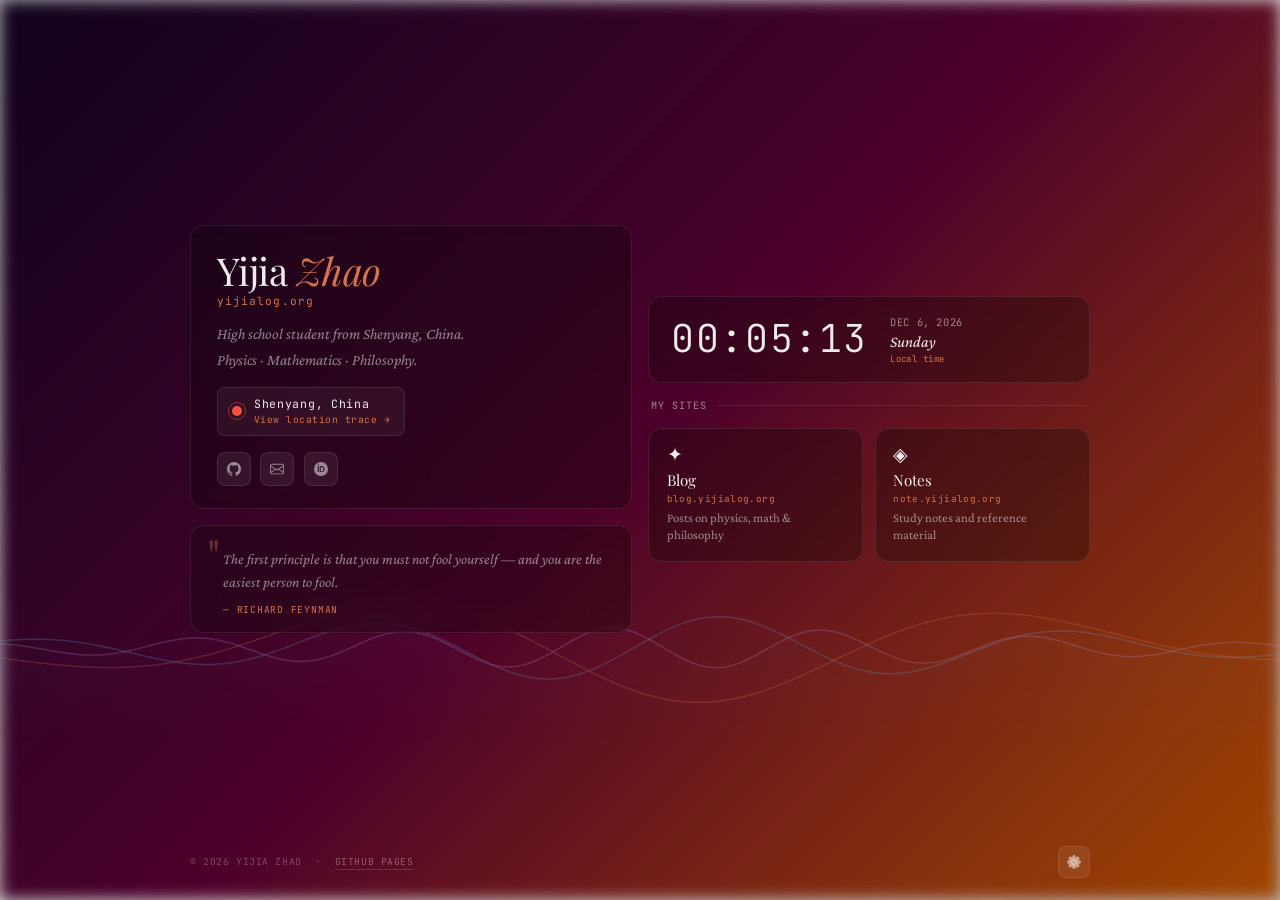
==== commit 1cf1c151: "chore: squash first 7 commits" ====
--- a/index.html
+++ b/index.html
@@ -5,11 +5,18 @@
 <meta name="viewport" content="width=device-width, initial-scale=1.0">
 <title>Yijia Zhao</title>
 <link rel="preconnect" href="https://fonts.googleapis.com">
-<link rel="icon" type="image/svg+xml" href="/assets/favicon.svg">
 <link href="https://fonts.googleapis.com/css2?family=Playfair+Display:ital,wght@0,400;1,400&family=Crimson+Pro:ital,wght@0,300;0,400;1,300&family=JetBrains+Mono:wght@300;400&display=swap" rel="stylesheet">
-<link rel="stylesheet" href="shared.css">
 <style>
 *, *::before, *::after { box-sizing: border-box; margin: 0; padding: 0; }
+:root {
+  --accent: #d4724f;
+  --glass:  rgba(10, 8, 6, 0.30);
+  --border: rgba(255,255,255,0.09);
+  --text:   rgba(255,255,255,0.92);
+  --muted:  rgba(255,255,255,0.50);
+  --radius: 14px;
+  --blur:   14px;
+}
 html, body { width:100%; height:100%; overflow:hidden; font-family:'Crimson Pro',Georgia,serif; color:var(--text); user-select:none; }
 
 #bg, #bg-next { position:fixed; inset:0; z-index:0; background-size:cover; background-position:center; }
@@ -36,6 +43,13 @@
 .footer-row{ grid-column:1/-1; grid-row:2; }
 
 /* Glass — slightly more transparent */
+.glass {
+  background: var(--glass);
+  backdrop-filter: blur(var(--blur));
+  -webkit-backdrop-filter: blur(var(--blur));
+  border: 1px solid var(--border);
+  border-radius: var(--radius);
+}
 
 /* ── Location entry card ── */
 .loc-card {
@@ -96,49 +110,52 @@
 .site-card-url { font-family:'JetBrains Mono',monospace; font-size:.58rem; color:var(--accent); letter-spacing:.04em; }
 .site-card-desc { font-size:.8rem; color:var(--muted); line-height:1.4; margin-top:.08rem; }
 
-/* ── Coming-soon card variant ── */
-.site-card.soon {
-  opacity: .52; cursor: default; pointer-events: none;
-  border-style: dashed;
-}
-.site-card.soon:hover { transform: none; background: inherit; border-color: var(--border); }
-.site-card-soon-badge {
-  font-family: 'JetBrains Mono', monospace; font-size: .52rem;
-  letter-spacing: .08em; text-transform: uppercase;
-  color: var(--muted); margin-top: .1rem;
-}
-
 /* ── Map ── */
 
-/* ── CV button ── */
-.cv-sep { color: var(--border); font-size: .9rem; line-height: 34px; user-select: none; }
-.cv-btn {
-  display: inline-flex; align-items: center; gap: .35rem;
-  padding: .28rem .75rem; border-radius: 8px;
-  background: transparent; border: 1px solid var(--accent);
-  color: var(--accent); text-decoration: none;
-  font-family: 'JetBrains Mono', monospace;
-  font-size: .62rem; letter-spacing: .06em; text-transform: uppercase;
-  transition: background .15s, color .15s;
-  white-space: nowrap;
-}
-.cv-btn:hover { background: var(--accent); color: #fff; }
-.cv-btn svg {
-  width: 13px; height: 13px;
-  flex-shrink: 0;
-}
 
 /* ── Footer ── */
 .footer-row { display:flex; align-items:center; justify-content:space-between; }
 .footer-text { font-family:'JetBrains Mono',monospace; font-size:.6rem; letter-spacing:.06em; color:rgba(255,255,255,.28); text-transform:uppercase; }
 .footer-text a { color:rgba(255,255,255,.35); text-decoration:none; border-bottom:1px solid rgba(255,255,255,.15); padding-bottom:1px; transition:color .15s; }
 .footer-text a:hover { color:var(--accent); }
+.settings-btn { width:32px; height:32px; border-radius:8px; background:rgba(255,255,255,.07); border:1px solid var(--border); display:flex; align-items:center; justify-content:center; cursor:pointer; color:var(--muted); transition:background .15s, color .15s; }
+.settings-btn:hover { background:rgba(255,255,255,.14); color:var(--text); }
+.settings-btn svg { width:14px; height:14px; }
 
 /* ── Settings ── */
+.settings-panel { position:fixed; bottom:4rem; right:2.5rem; z-index:100; width:310px; padding:1.1rem 1.2rem; display:none; flex-direction:column; gap:1rem; max-height:80vh; overflow-y:auto; }
+.settings-panel.open { display:flex; }
+.s-title { font-family:'JetBrains Mono',monospace; font-size:.63rem; letter-spacing:.1em; text-transform:uppercase; color:var(--muted); border-bottom:1px solid var(--border); padding-bottom:.45rem; }
+.wallpaper-grid { display:grid; grid-template-columns:repeat(4,1fr); gap:.4rem; }
+.wp-thumb { aspect-ratio:16/9; border-radius:6px; border:2px solid transparent; cursor:pointer; overflow:hidden; transition:border-color .15s, transform .15s; background-size:cover; background-position:center; position:relative; }
+.wp-thumb:hover { transform:scale(1.05); }
+.wp-thumb.active { border-color:var(--accent); }
+.wp-thumb-del { position:absolute; top:2px; right:2px; width:14px; height:14px; background:rgba(0,0,0,.6); border-radius:50%; font-size:9px; display:none; align-items:center; justify-content:center; color:#fff; cursor:pointer; line-height:1; }
+.wp-thumb:hover .wp-thumb-del { display:flex; }
+.upload-btn { width:100%; padding:.45rem; border-radius:8px; background:rgba(255,255,255,.06); border:1px dashed var(--border); color:var(--muted); font-family:'JetBrains Mono',monospace; font-size:.63rem; letter-spacing:.06em; text-transform:uppercase; cursor:pointer; transition:background .15s, border-color .15s, color .15s; text-align:center; }
+.upload-btn:hover { background:rgba(212,114,79,.12); border-color:var(--accent); color:var(--accent); }
+#file-input { display:none; }
+.slider-row { display:flex; flex-direction:column; gap:.35rem; }
+.slider-label { font-family:'JetBrains Mono',monospace; font-size:.6rem; letter-spacing:.06em; text-transform:uppercase; color:var(--muted); display:flex; justify-content:space-between; }
+.slider-label span { color:var(--accent); }
+input[type=range] { width:100%; height:4px; border-radius:2px; appearance:none; background:rgba(255,255,255,.15); outline:none; cursor:pointer; }
+input[type=range]::-webkit-slider-thumb { appearance:none; width:13px; height:13px; border-radius:50%; background:var(--accent); cursor:pointer; }
 .tz-row { display:flex; flex-direction:column; gap:.45rem; }
-
-/* settings panel position */
-.settings-panel { bottom:4rem; right:2.5rem; width:310px; }
+.tz-input { width:100%; padding:.42rem .65rem; border-radius:8px; background:rgba(255,255,255,.08); border:1px solid var(--border); color:var(--text); font-family:'JetBrains Mono',monospace; font-size:.68rem; outline:none; transition:border-color .15s; }
+.tz-input:focus { border-color:var(--accent); }
+.tz-btns { display:flex; gap:.45rem; }
+.tz-btn { flex:1; padding:.32rem .5rem; border-radius:6px; background:rgba(255,255,255,.07); border:1px solid var(--border); color:var(--muted); font-family:'JetBrains Mono',monospace; font-size:.6rem; letter-spacing:.04em; text-transform:uppercase; cursor:pointer; transition:background .15s, color .15s, border-color .15s; text-align:center; }
+.tz-btn:hover { background:rgba(212,114,79,.15); color:var(--accent); border-color:rgba(212,114,79,.35); }
+.tz-btn.primary { background:rgba(212,114,79,.2); color:var(--accent); border-color:rgba(212,114,79,.4); }
+.tz-btn.primary:hover { background:var(--accent); color:#fff; }
+.settings-close { align-self:flex-end; font-family:'JetBrains Mono',monospace; font-size:.6rem; letter-spacing:.06em; text-transform:uppercase; color:var(--muted); cursor:pointer; background:none; border:none; transition:color .15s; padding:0; }
+.settings-close:hover { color:var(--accent); }
+
+.wp-gradient-1 { background:linear-gradient(135deg,#1a0a2e 0%,#2d1b69 40%,#11998e 100%); }
+.wp-gradient-2 { background:linear-gradient(135deg,#0f2027 0%,#203a43 50%,#2c5364 100%); }
+.wp-gradient-3 { background:linear-gradient(135deg,#141e30 0%,#243b55 100%); }
+.wp-gradient-4 { background:linear-gradient(135deg,#1a0533 0%,#6a003a 50%,#ff6e00 100%); }
+.wp-gradient-5 { background:linear-gradient(135deg,#0d1117 0%,#161b22 50%,#21262d 100%); }
 </style>
 </head>
 <body>
@@ -157,23 +174,16 @@
   <div class="slider-row"><div class="slider-label">Blur <span id="lbl-blur">8px</span></div><input type="range" id="sl-blur" min="0" max="30" value="8"></div>
   <div class="slider-row"><div class="slider-label">Brightness <span id="lbl-bright">85%</span></div><input type="range" id="sl-bright" min="20" max="100" value="85"></div>
   <div class="slider-row"><div class="slider-label">Overlay opacity <span id="lbl-overlay">55%</span></div><input type="range" id="sl-overlay" min="0" max="90" value="55"></div>
-  <div class="slider-row"><div class="slider-label">Card opacity <span id="lbl-card">30%</span></div><input type="range" id="sl-card" min="3" max="80" value="30"></div>
+  <div class="slider-row"><div class="slider-label">Card opacity <span id="lbl-card">30%</span></div><input type="range" id="sl-card" min="0" max="80" value="30"></div>
   <div class="s-title">Timezone</div>
   <div class="tz-row">
     <input class="tz-input" id="tz-input" placeholder="e.g. Asia/Shanghai" spellcheck="false">
     <div class="tz-btns">
-      <div class="tz-btn">Reset to local</div>
-      <div class="tz-btn primary">Apply</div>
+      <div class="tz-btn" onclick="resetTz()">Reset to local</div>
+      <div class="tz-btn primary" onclick="applyTz()">Apply</div>
     </div>
   </div>
-  <div class="s-title">Animation</div>
-  <div class="anim-grid" style="grid-template-columns:repeat(4,1fr)">
-    <div class="anim-btn" data-anim="waves">Waves</div>
-    <div class="anim-btn" data-anim="lorenz">Lorenz</div>
-    <div class="anim-btn" data-anim="particles">Particles</div>
-    <div class="anim-btn" data-anim="off">Off</div>
-  </div>
-  <button class="settings-close">Close ✕</button>
+  <button class="settings-close" onclick="toggleSettings()">Close ✕</button>
 </div>
 
 <div class="page">
@@ -194,8 +204,7 @@
         <a class="social-btn" href="https://github.com/Yijia-phys" target="_blank"><svg viewBox="0 0 16 16" fill="currentColor"><path d="M8 0C3.58 0 0 3.58 0 8c0 3.54 2.29 6.53 5.47 7.59.4.07.55-.17.55-.38 0-.19-.01-.82-.01-1.49-2.01.37-2.53-.49-2.69-.94-.09-.23-.48-.94-.82-1.13-.28-.15-.68-.52-.01-.53.63-.01 1.08.58 1.23.82.72 1.21 1.87.87 2.33.66.07-.52.28-.87.51-1.07-1.78-.2-3.64-.89-3.64-3.95 0-.87.31-1.59.82-2.15-.08-.2-.36-1.02.08-2.12 0 0 .67-.21 2.2.82.64-.18 1.32-.27 2-.27s1.36.09 2 .27c1.53-1.04 2.2-.82 2.2-.82.44 1.1.16 1.92.08 2.12.51.56.82 1.27.82 2.15 0 3.07-1.87 3.75-3.65 3.95.29.25.54.73.54 1.48 0 1.07-.01 1.93-.01 2.2 0 .21.15.46.55.38A8.01 8.01 0 0 0 16 8c0-4.42-3.58-8-8-8"/></svg></a>
         <a class="social-btn" href="/cdn-cgi/l/email-protection#ee8b8d8681ae978784878f828189c0819c89"><svg viewBox="0 0 16 16" fill="currentColor"><path d="M0 4a2 2 0 0 1 2-2h12a2 2 0 0 1 2 2v8a2 2 0 0 1-2 2H2a2 2 0 0 1-2-2zm2-1a1 1 0 0 0-1 1v.217l7 4.2 7-4.2V4a1 1 0 0 0-1-1zm13 2.383-4.708 2.825L15 11.105zm-.034 6.876-5.64-3.471L8 9.583l-1.326-.795-5.64 3.47A1 1 0 0 0 2 13h12a1 1 0 0 0 .966-.741M1 11.105l4.708-2.897L1 5.383z"/></svg></a>
         <a class="social-btn" href="https://orcid.org/0009-0004-5515-2981" target="_blank"><svg viewBox="0 0 16 16" fill="currentColor"><path d="M8 0a8 8 0 1 0 0 16A8 8 0 0 0 8 0M5.44 11.5H4.22V4.5h1.22zm-.61-8.07a.77.77 0 1 1 0-1.54.77.77 0 0 1 0 1.54M12 8.18c0 2.07-1.52 3.32-3.74 3.32H6.5V4.5h1.76C10.48 4.5 12 5.72 12 8.18m-1.28 0c0-1.56-.9-2.57-2.5-2.57h-.5v5.14h.5c1.6 0 2.5-.98 2.5-2.57"/></svg></a>
-        <span class="cv-sep">|</span>
-        <a class="cv-btn" href="#" target="_blank"><svg viewBox="0 0 16 16" fill="none" stroke="currentColor" stroke-width="1.5" stroke-linecap="round" stroke-linejoin="round"><path d="M8 2v8M5 7l3 3 3-3"/><path d="M2 11v1.5A1.5 1.5 0 0 0 3.5 14h9a1.5 1.5 0 0 0 1.5-1.5V11"/></svg>CV</a>
+      </nav>
     </div>
     <div class="quote-card glass">
       <div class="quote-mark">"</div>
@@ -206,11 +215,11 @@
 
   <div class="col-right">
     <div class="clock-card glass">
-      <a class="clock-time" id="clock-time" href="clock.html" style="text-decoration:none;color:inherit;cursor:pointer;" title="Open focus timer"><span id="ct-hh">00</span><span class="colon">:</span><span id="ct-mm">00</span><span class="colon">:</span><span id="ct-ss">00</span></a>
+      <a class="clock-time" id="clock-time" href="clock.html" style="text-decoration:none;color:inherit;cursor:pointer;" title="Open focus timer">00<span class="colon">:</span>00<span class="colon">:</span>00</a>
       <div class="clock-info">
         <div class="clock-date" id="clock-date">—</div>
         <div class="clock-day" id="clock-day">—</div>
-        <div class="clock-tz" id="clock-tz">Local time</div>
+        <div class="clock-tz" id="clock-tz" onclick="toggleSettings()">Local time</div>
       </div>
     </div>
     <div class="sites-label">My Sites</div>
@@ -221,33 +230,18 @@
         <div class="site-card-url">blog.yijialog.org</div>
         <div class="site-card-desc">Posts on physics, math &amp; philosophy</div>
       </a>
-      <a class="site-card glass soon" href="#" tabindex="-1">
-        <div class="site-card-icon">◎</div>
-        <div class="site-card-name">Note</div>
-        <div class="site-card-url">—</div>
+      <a class="site-card glass" href="https://note.yijialog.org" target="_blank">
+        <div class="site-card-icon">◈</div>
+        <div class="site-card-name">Notes</div>
+        <div class="site-card-url">note.yijialog.org</div>
         <div class="site-card-desc">Study notes and reference material</div>
-        <div class="site-card-soon-badge">coming soon</div>
-      </a>
-      <a class="site-card glass soon" href="#" tabindex="-1">
-        <div class="site-card-icon">◎</div>
-        <div class="site-card-name">Gallery</div>
-        <div class="site-card-url">—</div>
-        <div class="site-card-desc">Downloads and resources</div>
-        <div class="site-card-soon-badge">coming soon</div>
-      </a>
-      <a class="site-card glass soon" href="#" tabindex="-1">
-        <div class="site-card-icon">◇</div>
-        <div class="site-card-name">More</div>
-        <div class="site-card-url">—</div>
-        <div class="site-card-desc">Something in the works</div>
-        <div class="site-card-soon-badge">coming soon</div>
       </a>
     </div>
   </div>
 
   <div class="footer-row">
     <span class="footer-text">© 2026 Yijia Zhao &nbsp;·&nbsp; <a href="https://pages.github.com" target="_blank">GitHub Pages</a></span>
-    <div class="settings-btn">
+    <div class="settings-btn" onclick="toggleSettings()">
       <svg viewBox="0 0 16 16" fill="currentColor"><path d="M8 4.754a3.246 3.246 0 1 0 0 6.492 3.246 3.246 0 0 0 0-6.492M5.754 8a2.246 2.246 0 1 1 4.492 0 2.246 2.246 0 0 1-4.492 0"/><path d="M9.796 1.343c-.527-1.79-3.065-1.79-3.592 0l-.094.319a.873.873 0 0 1-1.255.52l-.292-.16c-1.64-.892-3.433.902-2.54 2.541l.159.292a.873.873 0 0 1-.52 1.255l-.319.094c-1.79.527-1.79 3.065 0 3.592l.319.094a.873.873 0 0 1 .52 1.255l-.16.292c-.892 1.64.901 3.434 2.541 2.54l.292-.159a.873.873 0 0 1 1.255.52l.094.319c.527 1.79 3.065 1.79 3.592 0l.094-.319a.873.873 0 0 1 1.255-.52l.292.16c1.64.892 3.433-.902 2.54-2.541l-.159-.292a.873.873 0 0 1 .52-1.255l.319-.094c1.79-.527 1.79-3.065 0-3.592l-.319-.094a.873.873 0 0 1-.52-1.255l.16-.292c.892-1.64-.901-3.433-2.541-2.54l-.292.159a.873.873 0 0 1-1.255-.52z"/></svg>
     </div>
   </div>
@@ -255,112 +249,111 @@
 </div>
 
 
-<script src="shared.js"></script>
-<script data-cfasync="false" src="/cdn-cgi/scripts/5c5dd728/cloudflare-static/email-decode.min.js"></script>
-<script>
-(function () {
-  // ── Boot ───────────────────────────────────────────────────────────
-  SharedUI.initWallpaper();
-  SharedUI.initDisplay(['blur', 'bright', 'overlay', 'card']);
-  SharedUI.initWaves();
-  var toggleSettings = SharedUI.initSettings('settings', '.settings-btn');
-  SharedUI.initTzAutocomplete('tz-input');
-
-  // ── Event bindings ─────────────────────────────────────────────────
-  document.querySelector('.settings-btn').addEventListener('click', toggleSettings);
-  document.getElementById('clock-tz').addEventListener('click', toggleSettings);
-  document.querySelector('.settings-close').addEventListener('click', toggleSettings);
-  // Anim buttons — delegate via data-anim
-  document.querySelector('.anim-grid').addEventListener('click', function (e) {
-    var btn = e.target.closest('.anim-btn');
-    if (btn) setAnim(btn.dataset.anim);
+<script data-cfasync="false" src="/cdn-cgi/scripts/5c5dd728/cloudflare-static/email-decode.min.js"></script><script>
+// ── Helpers ──────────────────────────────────────────────────────────
+function save(k,v){try{localStorage.setItem(k,JSON.stringify(v));}catch(e){}}
+function load(k,def){try{var v=localStorage.getItem(k);return v==null?def:JSON.parse(v);}catch(e){return def;}}
+
+// ── Wallpapers ───────────────────────────────────────────────────────
+var PRESETS=[
+  {type:'gradient',cls:'wp-gradient-1',label:'Nebula'},
+  {type:'gradient',cls:'wp-gradient-2',label:'Ocean'},
+  {type:'gradient',cls:'wp-gradient-3',label:'Midnight'},
+  {type:'gradient',cls:'wp-gradient-4',label:'Ember'},
+  {type:'gradient',cls:'wp-gradient-5',label:'Void'},
+];
+var userWps=load('user-wps',[]);
+var currentWp=load('current-wp','preset-3');
+var bg=document.getElementById('bg');
+var bgNext=document.getElementById('bg-next');
+function allWps(){return PRESETS.map(function(p,i){return Object.assign({id:'preset-'+i},p);}).concat(userWps.map(function(u){return {id:u.id,type:'image',src:u.dataUrl};}));}
+function applyWpToEl(el,wp){el.className='';el.style.backgroundImage='';if(wp.type==='gradient'){el.classList.add(wp.cls);}else{el.style.backgroundImage='url('+wp.src+')';el.style.backgroundSize='cover';}}
+function switchWallpaper(id){
+  if(id===currentWp)return;
+  var wp=allWps().find(function(w){return w.id===id;});if(!wp)return;
+  applyWpToEl(bgNext,wp);bgNext.style.opacity='1';
+  setTimeout(function(){applyWpToEl(bg,wp);bgNext.style.opacity='0';currentWp=id;save('current-wp',id);refreshThumbs();},820);
+}
+function deleteUserWp(id,e){e.stopPropagation();userWps=userWps.filter(function(u){return u.id!==id;});save('user-wps',userWps);if(currentWp===id)switchWallpaper('preset-3');refreshThumbs();}
+function refreshThumbs(){
+  var grid=document.getElementById('wp-grid');grid.innerHTML='';
+  allWps().forEach(function(wp){
+    var t=document.createElement('div');t.className='wp-thumb'+(wp.id===currentWp?' active':'');
+    if(wp.type==='gradient'){t.classList.add(wp.cls);t.title=wp.label||'';}else{t.style.backgroundImage='url('+wp.src+')';}
+    t.onclick=function(){switchWallpaper(wp.id);};
+    if(wp.type==='image'){var del=document.createElement('div');del.className='wp-thumb-del';del.textContent='✕';del.onclick=function(e){deleteUserWp(wp.id,e);};t.appendChild(del);}
+    grid.appendChild(t);
   });
-
-  // ── Timezone ───────────────────────────────────────────────────────
-  var currentTz = SharedUI.load('timezone', '');
-  if (currentTz) {
-    document.getElementById('tz-input').value = currentTz;
-    document.getElementById('clock-tz').textContent = currentTz;
+}
+document.getElementById('file-input').addEventListener('change',function(e){
+  var file=e.target.files[0];if(!file)return;
+  var reader=new FileReader();
+  reader.onload=function(ev){var id='user-'+Date.now();userWps.push({id:id,dataUrl:ev.target.result});if(userWps.length>8)userWps=userWps.slice(-8);save('user-wps',userWps);refreshThumbs();switchWallpaper(id);};
+  reader.readAsDataURL(file);e.target.value='';
+});
+(function(){var wp=allWps().find(function(w){return w.id===currentWp;})||allWps()[3];applyWpToEl(bg,wp);currentWp=wp.id;})();
+refreshThumbs();
+
+// ── Display sliders ──────────────────────────────────────────────────
+var dispCfg=load('display',{blur:8,bright:85,overlay:55,card:30});
+function applyDisplay(){
+  bg.style.filter=bgNext.style.filter='blur('+dispCfg.blur+'px) brightness('+(dispCfg.bright/100)+')';
+  document.getElementById('overlay').style.opacity=dispCfg.overlay/100;
+  document.documentElement.style.setProperty('--glass','rgba(10,8,6,'+(dispCfg.card/100)+')');
+  document.getElementById('sl-blur').value=dispCfg.blur;
+  document.getElementById('sl-bright').value=dispCfg.bright;
+  document.getElementById('sl-overlay').value=dispCfg.overlay;
+  document.getElementById('sl-card').value=dispCfg.card;
+  document.getElementById('lbl-blur').textContent=dispCfg.blur+'px';
+  document.getElementById('lbl-bright').textContent=dispCfg.bright+'%';
+  document.getElementById('lbl-overlay').textContent=dispCfg.overlay+'%';
+  document.getElementById('lbl-card').textContent=dispCfg.card+'%';
+}
+applyDisplay();
+document.getElementById('sl-blur').oninput=function(){dispCfg.blur=+this.value;document.getElementById('lbl-blur').textContent=this.value+'px';bg.style.filter=bgNext.style.filter='blur('+dispCfg.blur+'px) brightness('+(dispCfg.bright/100)+')';save('display',dispCfg);};
+document.getElementById('sl-bright').oninput=function(){dispCfg.bright=+this.value;document.getElementById('lbl-bright').textContent=this.value+'%';bg.style.filter=bgNext.style.filter='blur('+dispCfg.blur+'px) brightness('+(dispCfg.bright/100)+')';save('display',dispCfg);};
+document.getElementById('sl-overlay').oninput=function(){dispCfg.overlay=+this.value;document.getElementById('lbl-overlay').textContent=this.value+'%';document.getElementById('overlay').style.opacity=dispCfg.overlay/100;save('display',dispCfg);};
+document.getElementById('sl-card').oninput=function(){dispCfg.card=+this.value;document.getElementById('lbl-card').textContent=this.value+'%';document.documentElement.style.setProperty('--glass','rgba(10,8,6,'+(dispCfg.card/100)+')');save('display',dispCfg);};;
+
+// ── Timezone ─────────────────────────────────────────────────────────
+var currentTz=load('timezone','');
+if(currentTz){document.getElementById('tz-input').value=currentTz;document.getElementById('clock-tz').textContent=currentTz;}
+function applyTz(){var val=document.getElementById('tz-input').value.trim();if(!val)return;try{new Intl.DateTimeFormat('en',{timeZone:val}).format(new Date());currentTz=val;save('timezone',val);document.getElementById('clock-tz').textContent=val;}catch(e){document.getElementById('tz-input').style.borderColor='#e05';setTimeout(function(){document.getElementById('tz-input').style.borderColor='';},1200);}}
+function resetTz(){currentTz='';save('timezone','');document.getElementById('tz-input').value='';document.getElementById('clock-tz').textContent='Local time';}
+document.getElementById('tz-input').addEventListener('keydown',function(e){if(e.key==='Enter')applyTz();});
+
+// ── Clock ─────────────────────────────────────────────────────────────
+var DAYS=['Sunday','Monday','Tuesday','Wednesday','Thursday','Friday','Saturday'];
+var MONTHS=['Jan','Feb','Mar','Apr','May','Jun','Jul','Aug','Sep','Oct','Nov','Dec'];
+function updateClock(){
+  var now=new Date(),hh,mm,ss,dateStr,dayStr;
+  if(currentTz){try{var pts=new Intl.DateTimeFormat('en',{timeZone:currentTz,hour:'2-digit',minute:'2-digit',second:'2-digit',hour12:false,weekday:'long',month:'short',day:'numeric',year:'numeric'}).formatToParts(now);var get=function(t){var p=pts.find(function(x){return x.type===t;});return p?p.value:'';};hh=get('hour');mm=get('minute');ss=get('second');dateStr=get('month')+' '+get('day')+', '+get('year');dayStr=get('weekday');}catch(e){currentTz='';save('timezone','');}}
+  if(!currentTz){hh=String(now.getHours()).padStart(2,'0');mm=String(now.getMinutes()).padStart(2,'0');ss=String(now.getSeconds()).padStart(2,'0');dateStr=MONTHS[now.getMonth()]+' '+now.getDate()+', '+now.getFullYear();dayStr=DAYS[now.getDay()];}
+  document.getElementById('clock-time').innerHTML=hh+'<span class="colon">:</span>'+mm+'<span class="colon">:</span>'+ss;
+  document.getElementById('clock-date').textContent=dateStr;document.getElementById('clock-day').textContent=dayStr;
+}
+updateClock();setInterval(updateClock,1000);
+
+// ── Settings ──────────────────────────────────────────────────────────
+function toggleSettings(){document.getElementById('settings').classList.toggle('open');}
+document.addEventListener('click',function(e){var panel=document.getElementById('settings');if(!panel.contains(e.target)&&!e.target.closest('.settings-btn'))panel.classList.remove('open');});
+
+// ── Wave canvas ───────────────────────────────────────────────────────
+var wc=document.getElementById('wave-canvas'),wctx=wc.getContext('2d'),wW,wH;
+function wResize(){wW=wc.width=window.innerWidth;wH=wc.height=window.innerHeight;}
+wResize();window.addEventListener('resize',wResize);
+var WAVES=[{A:55,k:.010,omega:.55,phi:0.0,r:212,g:114,b:79},{A:32,k:.018,omega:.85,phi:1.8,r:100,g:160,b:200},{A:20,k:.030,omega:1.20,phi:3.5,r:180,g:140,b:210}];
+function drawWaves(t){
+  wctx.clearRect(0,0,wW,wH);var cy=wH*.72,halfW=wW*.5,envW=wW*.42;
+  for(var wi=0;wi<WAVES.length;wi++){var w=WAVES[wi];
+    wctx.beginPath();for(var x=0;x<=wW;x+=2){var dx=(x-halfW)/envW;var env=Math.exp(-(dx*dx));var y=cy+w.A*env*Math.sin(w.k*(x-halfW)+w.omega*t+w.phi);if(x===0){wctx.moveTo(x,y);}else{wctx.lineTo(x,y);}}
+    wctx.strokeStyle='rgba('+w.r+','+w.g+','+w.b+',0.45)';wctx.lineWidth=1.5;wctx.stroke();
+    wctx.beginPath();for(var x2=0;x2<=wW;x2+=2){var dx2=(x2-halfW)/envW;var env2=Math.exp(-(dx2*dx2));var y2=cy+w.A*env2*Math.sin(w.k*(x2-halfW)+w.omega*t+w.phi);if(x2===0){wctx.moveTo(x2,y2);}else{wctx.lineTo(x2,y2);}}
+    wctx.lineTo(wW,wH);wctx.lineTo(0,wH);wctx.closePath();var grad=wctx.createLinearGradient(0,cy-60,0,cy+100);grad.addColorStop(0,'rgba('+w.r+','+w.g+','+w.b+',0.04)');grad.addColorStop(1,'rgba('+w.r+','+w.g+','+w.b+',0.00)');wctx.fillStyle=grad;wctx.fill();
   }
-  function applyTz() {
-    var val = document.getElementById('tz-input').value.trim();
-    if (!val) return;
-    try {
-      new Intl.DateTimeFormat('en', { timeZone: val }).format(new Date());
-      currentTz = val;
-      SharedUI.save('timezone', val);
-      document.getElementById('clock-tz').textContent = val;
-    } catch (e) {
-      var inp = document.getElementById('tz-input');
-      inp.style.borderColor = '#e05';
-      setTimeout(function () { inp.style.borderColor = ''; }, 1200);
-    }
-  }
-  function resetTz() {
-    currentTz = '';
-    SharedUI.save('timezone', '');
-    document.getElementById('tz-input').value = '';
-    document.getElementById('clock-tz').textContent = 'Local time';
-  }
-  document.getElementById('tz-input').addEventListener('keydown', function (e) { if (e.key === 'Enter') applyTz(); });
-  // Tz buttons inside settings panel
-  var tzBtns = document.querySelectorAll('.tz-btns .tz-btn');
-  if (tzBtns[0]) tzBtns[0].addEventListener('click', resetTz);
-  if (tzBtns[1]) tzBtns[1].addEventListener('click', applyTz);
-
-  // ── Clock (DOM nodes cached once) ──────────────────────────────────
-  var _ctHH   = document.getElementById('ct-hh');
-  var _ctMM   = document.getElementById('ct-mm');
-  var _ctSS   = document.getElementById('ct-ss');
-  var _ctDate = document.getElementById('clock-date');
-  var _ctDay  = document.getElementById('clock-day');
-  var DAYS   = ['Sunday','Monday','Tuesday','Wednesday','Thursday','Friday','Saturday'];
-  var MONTHS = ['Jan','Feb','Mar','Apr','May','Jun','Jul','Aug','Sep','Oct','Nov','Dec'];
-
-  function updateClock() {
-    var now = new Date(), hh, mm, ss, dateStr, dayStr;
-    if (currentTz) {
-      try {
-        var pts = new Intl.DateTimeFormat('en', {
-          timeZone: currentTz, hour: '2-digit', minute: '2-digit', second: '2-digit',
-          hour12: false, weekday: 'long', month: 'short', day: 'numeric', year: 'numeric'
-        }).formatToParts(now);
-        var get = function (t) { var p = pts.find(function (x) { return x.type === t; }); return p ? p.value : ''; };
-        hh = get('hour'); mm = get('minute'); ss = get('second');
-        dateStr = get('month') + ' ' + get('day') + ', ' + get('year');
-        dayStr  = get('weekday');
-      } catch (e) { currentTz = ''; SharedUI.save('timezone', ''); }
-    }
-    if (!currentTz) {
-      hh = String(now.getHours()).padStart(2, '0');
-      mm = String(now.getMinutes()).padStart(2, '0');
-      ss = String(now.getSeconds()).padStart(2, '0');
-      dateStr = MONTHS[now.getMonth()] + ' ' + now.getDate() + ', ' + now.getFullYear();
-      dayStr  = DAYS[now.getDay()];
-    }
-    _ctHH.textContent = hh;
-    _ctMM.textContent = mm;
-    _ctSS.textContent = ss;
-    _ctDate.textContent = dateStr;
-    _ctDay.textContent  = dayStr;
-  }
-  updateClock();
-  setInterval(updateClock, 1000);
-
-  // ── Animation mode ─────────────────────────────────────────────────
-  function setAnim(mode) {
-    SharedUI.setAnimationMode(mode);
-    document.querySelectorAll('.anim-btn').forEach(function (b) {
-      b.classList.toggle('active', b.dataset.anim === mode);
-    });
-  }
-  (function () {
-    var m = SharedUI.getAnimationMode();
-    document.querySelectorAll('.anim-btn').forEach(function (b) {
-      b.classList.toggle('active', b.dataset.anim === m);
-    });
-  }());
-}());
+}
+function loop(ts){drawWaves(ts*.001);requestAnimationFrame(loop);}
+requestAnimationFrame(loop);
 </script>
 </body>
 </html>
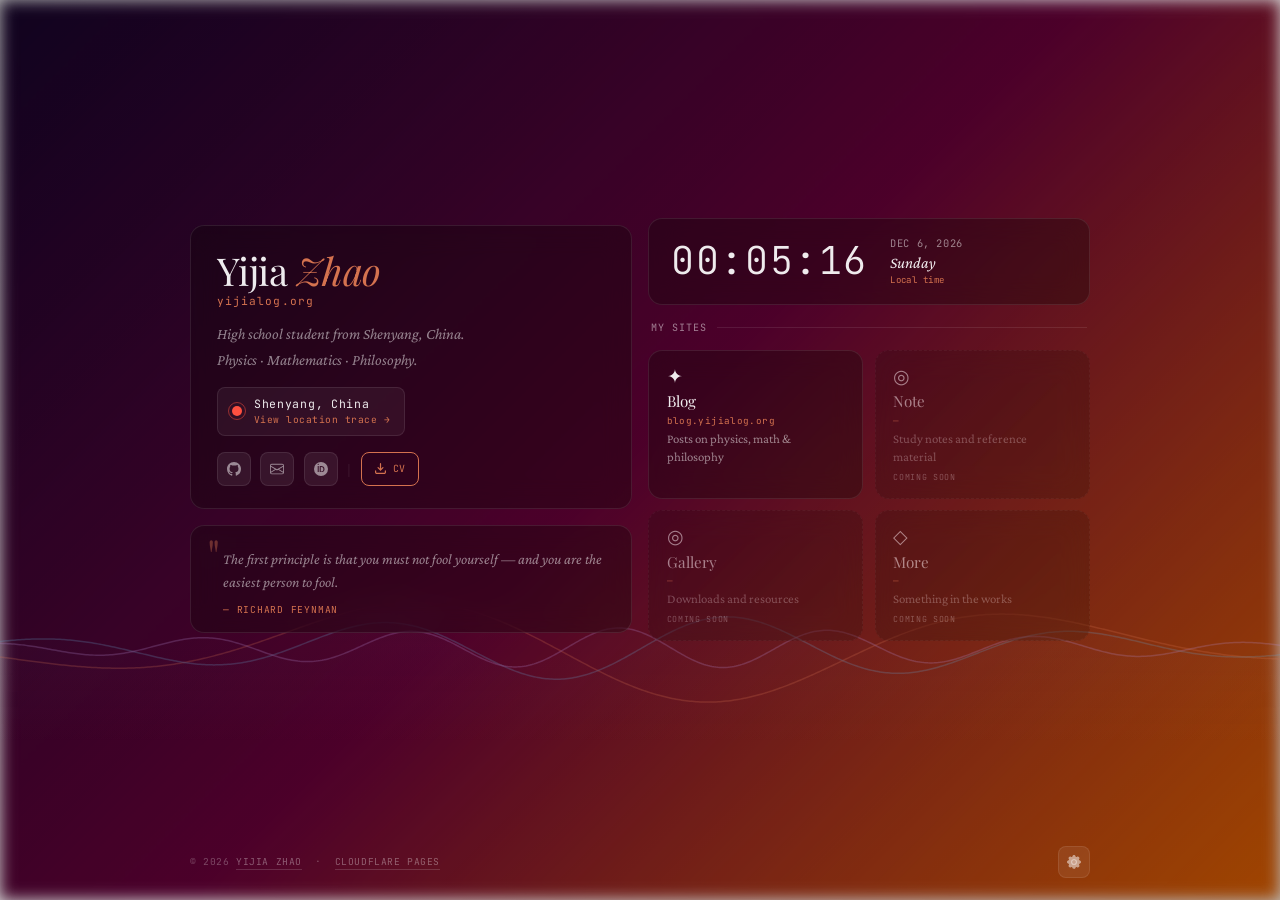
==== commit 47d7a35d: "fix: cloudflare page" ====
--- a/index.html
+++ b/index.html
@@ -5,18 +5,11 @@
 <meta name="viewport" content="width=device-width, initial-scale=1.0">
 <title>Yijia Zhao</title>
 <link rel="preconnect" href="https://fonts.googleapis.com">
+<link rel="icon" type="image/svg+xml" href="/assets/favicon.svg">
 <link href="https://fonts.googleapis.com/css2?family=Playfair+Display:ital,wght@0,400;1,400&family=Crimson+Pro:ital,wght@0,300;0,400;1,300&family=JetBrains+Mono:wght@300;400&display=swap" rel="stylesheet">
+<link rel="stylesheet" href="shared.css">
 <style>
 *, *::before, *::after { box-sizing: border-box; margin: 0; padding: 0; }
-:root {
-  --accent: #d4724f;
-  --glass:  rgba(10, 8, 6, 0.30);
-  --border: rgba(255,255,255,0.09);
-  --text:   rgba(255,255,255,0.92);
-  --muted:  rgba(255,255,255,0.50);
-  --radius: 14px;
-  --blur:   14px;
-}
 html, body { width:100%; height:100%; overflow:hidden; font-family:'Crimson Pro',Georgia,serif; color:var(--text); user-select:none; }
 
 #bg, #bg-next { position:fixed; inset:0; z-index:0; background-size:cover; background-position:center; }
@@ -43,13 +36,6 @@
 .footer-row{ grid-column:1/-1; grid-row:2; }
 
 /* Glass — slightly more transparent */
-.glass {
-  background: var(--glass);
-  backdrop-filter: blur(var(--blur));
-  -webkit-backdrop-filter: blur(var(--blur));
-  border: 1px solid var(--border);
-  border-radius: var(--radius);
-}
 
 /* ── Location entry card ── */
 .loc-card {
@@ -110,52 +96,49 @@
 .site-card-url { font-family:'JetBrains Mono',monospace; font-size:.58rem; color:var(--accent); letter-spacing:.04em; }
 .site-card-desc { font-size:.8rem; color:var(--muted); line-height:1.4; margin-top:.08rem; }
 
+/* ── Coming-soon card variant ── */
+.site-card.soon {
+  opacity: .52; cursor: default; pointer-events: none;
+  border-style: dashed;
+}
+.site-card.soon:hover { transform: none; background: inherit; border-color: var(--border); }
+.site-card-soon-badge {
+  font-family: 'JetBrains Mono', monospace; font-size: .52rem;
+  letter-spacing: .08em; text-transform: uppercase;
+  color: var(--muted); margin-top: .1rem;
+}
+
 /* ── Map ── */
 
+/* ── CV button ── */
+.cv-sep { color: var(--border); font-size: .9rem; line-height: 34px; user-select: none; }
+.cv-btn {
+  display: inline-flex; align-items: center; gap: .35rem;
+  padding: .28rem .75rem; border-radius: 8px;
+  background: transparent; border: 1px solid var(--accent);
+  color: var(--accent); text-decoration: none;
+  font-family: 'JetBrains Mono', monospace;
+  font-size: .62rem; letter-spacing: .06em; text-transform: uppercase;
+  transition: background .15s, color .15s;
+  white-space: nowrap;
+}
+.cv-btn:hover { background: var(--accent); color: #fff; }
+.cv-btn svg {
+  width: 13px; height: 13px;
+  flex-shrink: 0;
+}
 
 /* ── Footer ── */
 .footer-row { display:flex; align-items:center; justify-content:space-between; }
 .footer-text { font-family:'JetBrains Mono',monospace; font-size:.6rem; letter-spacing:.06em; color:rgba(255,255,255,.28); text-transform:uppercase; }
 .footer-text a { color:rgba(255,255,255,.35); text-decoration:none; border-bottom:1px solid rgba(255,255,255,.15); padding-bottom:1px; transition:color .15s; }
 .footer-text a:hover { color:var(--accent); }
-.settings-btn { width:32px; height:32px; border-radius:8px; background:rgba(255,255,255,.07); border:1px solid var(--border); display:flex; align-items:center; justify-content:center; cursor:pointer; color:var(--muted); transition:background .15s, color .15s; }
-.settings-btn:hover { background:rgba(255,255,255,.14); color:var(--text); }
-.settings-btn svg { width:14px; height:14px; }
 
 /* ── Settings ── */
-.settings-panel { position:fixed; bottom:4rem; right:2.5rem; z-index:100; width:310px; padding:1.1rem 1.2rem; display:none; flex-direction:column; gap:1rem; max-height:80vh; overflow-y:auto; }
-.settings-panel.open { display:flex; }
-.s-title { font-family:'JetBrains Mono',monospace; font-size:.63rem; letter-spacing:.1em; text-transform:uppercase; color:var(--muted); border-bottom:1px solid var(--border); padding-bottom:.45rem; }
-.wallpaper-grid { display:grid; grid-template-columns:repeat(4,1fr); gap:.4rem; }
-.wp-thumb { aspect-ratio:16/9; border-radius:6px; border:2px solid transparent; cursor:pointer; overflow:hidden; transition:border-color .15s, transform .15s; background-size:cover; background-position:center; position:relative; }
-.wp-thumb:hover { transform:scale(1.05); }
-.wp-thumb.active { border-color:var(--accent); }
-.wp-thumb-del { position:absolute; top:2px; right:2px; width:14px; height:14px; background:rgba(0,0,0,.6); border-radius:50%; font-size:9px; display:none; align-items:center; justify-content:center; color:#fff; cursor:pointer; line-height:1; }
-.wp-thumb:hover .wp-thumb-del { display:flex; }
-.upload-btn { width:100%; padding:.45rem; border-radius:8px; background:rgba(255,255,255,.06); border:1px dashed var(--border); color:var(--muted); font-family:'JetBrains Mono',monospace; font-size:.63rem; letter-spacing:.06em; text-transform:uppercase; cursor:pointer; transition:background .15s, border-color .15s, color .15s; text-align:center; }
-.upload-btn:hover { background:rgba(212,114,79,.12); border-color:var(--accent); color:var(--accent); }
-#file-input { display:none; }
-.slider-row { display:flex; flex-direction:column; gap:.35rem; }
-.slider-label { font-family:'JetBrains Mono',monospace; font-size:.6rem; letter-spacing:.06em; text-transform:uppercase; color:var(--muted); display:flex; justify-content:space-between; }
-.slider-label span { color:var(--accent); }
-input[type=range] { width:100%; height:4px; border-radius:2px; appearance:none; background:rgba(255,255,255,.15); outline:none; cursor:pointer; }
-input[type=range]::-webkit-slider-thumb { appearance:none; width:13px; height:13px; border-radius:50%; background:var(--accent); cursor:pointer; }
 .tz-row { display:flex; flex-direction:column; gap:.45rem; }
-.tz-input { width:100%; padding:.42rem .65rem; border-radius:8px; background:rgba(255,255,255,.08); border:1px solid var(--border); color:var(--text); font-family:'JetBrains Mono',monospace; font-size:.68rem; outline:none; transition:border-color .15s; }
-.tz-input:focus { border-color:var(--accent); }
-.tz-btns { display:flex; gap:.45rem; }
-.tz-btn { flex:1; padding:.32rem .5rem; border-radius:6px; background:rgba(255,255,255,.07); border:1px solid var(--border); color:var(--muted); font-family:'JetBrains Mono',monospace; font-size:.6rem; letter-spacing:.04em; text-transform:uppercase; cursor:pointer; transition:background .15s, color .15s, border-color .15s; text-align:center; }
-.tz-btn:hover { background:rgba(212,114,79,.15); color:var(--accent); border-color:rgba(212,114,79,.35); }
-.tz-btn.primary { background:rgba(212,114,79,.2); color:var(--accent); border-color:rgba(212,114,79,.4); }
-.tz-btn.primary:hover { background:var(--accent); color:#fff; }
-.settings-close { align-self:flex-end; font-family:'JetBrains Mono',monospace; font-size:.6rem; letter-spacing:.06em; text-transform:uppercase; color:var(--muted); cursor:pointer; background:none; border:none; transition:color .15s; padding:0; }
-.settings-close:hover { color:var(--accent); }
-
-.wp-gradient-1 { background:linear-gradient(135deg,#1a0a2e 0%,#2d1b69 40%,#11998e 100%); }
-.wp-gradient-2 { background:linear-gradient(135deg,#0f2027 0%,#203a43 50%,#2c5364 100%); }
-.wp-gradient-3 { background:linear-gradient(135deg,#141e30 0%,#243b55 100%); }
-.wp-gradient-4 { background:linear-gradient(135deg,#1a0533 0%,#6a003a 50%,#ff6e00 100%); }
-.wp-gradient-5 { background:linear-gradient(135deg,#0d1117 0%,#161b22 50%,#21262d 100%); }
+
+/* settings panel position */
+.settings-panel { bottom:4rem; right:2.5rem; width:310px; }
 </style>
 </head>
 <body>
@@ -174,16 +157,23 @@
   <div class="slider-row"><div class="slider-label">Blur <span id="lbl-blur">8px</span></div><input type="range" id="sl-blur" min="0" max="30" value="8"></div>
   <div class="slider-row"><div class="slider-label">Brightness <span id="lbl-bright">85%</span></div><input type="range" id="sl-bright" min="20" max="100" value="85"></div>
   <div class="slider-row"><div class="slider-label">Overlay opacity <span id="lbl-overlay">55%</span></div><input type="range" id="sl-overlay" min="0" max="90" value="55"></div>
-  <div class="slider-row"><div class="slider-label">Card opacity <span id="lbl-card">30%</span></div><input type="range" id="sl-card" min="0" max="80" value="30"></div>
+  <div class="slider-row"><div class="slider-label">Card opacity <span id="lbl-card">30%</span></div><input type="range" id="sl-card" min="3" max="80" value="30"></div>
   <div class="s-title">Timezone</div>
   <div class="tz-row">
     <input class="tz-input" id="tz-input" placeholder="e.g. Asia/Shanghai" spellcheck="false">
     <div class="tz-btns">
-      <div class="tz-btn" onclick="resetTz()">Reset to local</div>
-      <div class="tz-btn primary" onclick="applyTz()">Apply</div>
-    </div>
-  </div>
-  <button class="settings-close" onclick="toggleSettings()">Close ✕</button>
+      <div class="tz-btn">Reset to local</div>
+      <div class="tz-btn primary">Apply</div>
+    </div>
+  </div>
+  <div class="s-title">Animation</div>
+  <div class="anim-grid" style="grid-template-columns:repeat(4,1fr)">
+    <div class="anim-btn" data-anim="waves">Waves</div>
+    <div class="anim-btn" data-anim="lorenz">Lorenz</div>
+    <div class="anim-btn" data-anim="particles">Particles</div>
+    <div class="anim-btn" data-anim="off">Off</div>
+  </div>
+  <button class="settings-close">Close ✕</button>
 </div>
 
 <div class="page">
@@ -204,7 +194,8 @@
         <a class="social-btn" href="https://github.com/Yijia-phys" target="_blank"><svg viewBox="0 0 16 16" fill="currentColor"><path d="M8 0C3.58 0 0 3.58 0 8c0 3.54 2.29 6.53 5.47 7.59.4.07.55-.17.55-.38 0-.19-.01-.82-.01-1.49-2.01.37-2.53-.49-2.69-.94-.09-.23-.48-.94-.82-1.13-.28-.15-.68-.52-.01-.53.63-.01 1.08.58 1.23.82.72 1.21 1.87.87 2.33.66.07-.52.28-.87.51-1.07-1.78-.2-3.64-.89-3.64-3.95 0-.87.31-1.59.82-2.15-.08-.2-.36-1.02.08-2.12 0 0 .67-.21 2.2.82.64-.18 1.32-.27 2-.27s1.36.09 2 .27c1.53-1.04 2.2-.82 2.2-.82.44 1.1.16 1.92.08 2.12.51.56.82 1.27.82 2.15 0 3.07-1.87 3.75-3.65 3.95.29.25.54.73.54 1.48 0 1.07-.01 1.93-.01 2.2 0 .21.15.46.55.38A8.01 8.01 0 0 0 16 8c0-4.42-3.58-8-8-8"/></svg></a>
         <a class="social-btn" href="/cdn-cgi/l/email-protection#ee8b8d8681ae978784878f828189c0819c89"><svg viewBox="0 0 16 16" fill="currentColor"><path d="M0 4a2 2 0 0 1 2-2h12a2 2 0 0 1 2 2v8a2 2 0 0 1-2 2H2a2 2 0 0 1-2-2zm2-1a1 1 0 0 0-1 1v.217l7 4.2 7-4.2V4a1 1 0 0 0-1-1zm13 2.383-4.708 2.825L15 11.105zm-.034 6.876-5.64-3.471L8 9.583l-1.326-.795-5.64 3.47A1 1 0 0 0 2 13h12a1 1 0 0 0 .966-.741M1 11.105l4.708-2.897L1 5.383z"/></svg></a>
         <a class="social-btn" href="https://orcid.org/0009-0004-5515-2981" target="_blank"><svg viewBox="0 0 16 16" fill="currentColor"><path d="M8 0a8 8 0 1 0 0 16A8 8 0 0 0 8 0M5.44 11.5H4.22V4.5h1.22zm-.61-8.07a.77.77 0 1 1 0-1.54.77.77 0 0 1 0 1.54M12 8.18c0 2.07-1.52 3.32-3.74 3.32H6.5V4.5h1.76C10.48 4.5 12 5.72 12 8.18m-1.28 0c0-1.56-.9-2.57-2.5-2.57h-.5v5.14h.5c1.6 0 2.5-.98 2.5-2.57"/></svg></a>
-      </nav>
+        <span class="cv-sep">|</span>
+        <a class="cv-btn" href="#" target="_blank"><svg viewBox="0 0 16 16" fill="none" stroke="currentColor" stroke-width="1.5" stroke-linecap="round" stroke-linejoin="round"><path d="M8 2v8M5 7l3 3 3-3"/><path d="M2 11v1.5A1.5 1.5 0 0 0 3.5 14h9a1.5 1.5 0 0 0 1.5-1.5V11"/></svg>CV</a>
     </div>
     <div class="quote-card glass">
       <div class="quote-mark">"</div>
@@ -215,11 +206,11 @@
 
   <div class="col-right">
     <div class="clock-card glass">
-      <a class="clock-time" id="clock-time" href="clock.html" style="text-decoration:none;color:inherit;cursor:pointer;" title="Open focus timer">00<span class="colon">:</span>00<span class="colon">:</span>00</a>
+      <a class="clock-time" id="clock-time" href="clock.html" style="text-decoration:none;color:inherit;cursor:pointer;" title="Open focus timer"><span id="ct-hh">00</span><span class="colon">:</span><span id="ct-mm">00</span><span class="colon">:</span><span id="ct-ss">00</span></a>
       <div class="clock-info">
         <div class="clock-date" id="clock-date">—</div>
         <div class="clock-day" id="clock-day">—</div>
-        <div class="clock-tz" id="clock-tz" onclick="toggleSettings()">Local time</div>
+        <div class="clock-tz" id="clock-tz">Local time</div>
       </div>
     </div>
     <div class="sites-label">My Sites</div>
@@ -230,18 +221,33 @@
         <div class="site-card-url">blog.yijialog.org</div>
         <div class="site-card-desc">Posts on physics, math &amp; philosophy</div>
       </a>
-      <a class="site-card glass" href="https://note.yijialog.org" target="_blank">
-        <div class="site-card-icon">◈</div>
-        <div class="site-card-name">Notes</div>
-        <div class="site-card-url">note.yijialog.org</div>
+      <a class="site-card glass soon" href="#" tabindex="-1">
+        <div class="site-card-icon">◎</div>
+        <div class="site-card-name">Note</div>
+        <div class="site-card-url">—</div>
         <div class="site-card-desc">Study notes and reference material</div>
+        <div class="site-card-soon-badge">coming soon</div>
+      </a>
+      <a class="site-card glass soon" href="#" tabindex="-1">
+        <div class="site-card-icon">◎</div>
+        <div class="site-card-name">Gallery</div>
+        <div class="site-card-url">—</div>
+        <div class="site-card-desc">Downloads and resources</div>
+        <div class="site-card-soon-badge">coming soon</div>
+      </a>
+      <a class="site-card glass soon" href="#" tabindex="-1">
+        <div class="site-card-icon">◇</div>
+        <div class="site-card-name">More</div>
+        <div class="site-card-url">—</div>
+        <div class="site-card-desc">Something in the works</div>
+        <div class="site-card-soon-badge">coming soon</div>
       </a>
     </div>
   </div>
 
   <div class="footer-row">
-    <span class="footer-text">© 2026 Yijia Zhao &nbsp;·&nbsp; <a href="https://pages.github.com" target="_blank">GitHub Pages</a></span>
-    <div class="settings-btn" onclick="toggleSettings()">
+    <span class="footer-text">© 2026 <a href="https://github.com/Yijia-phys/homepage" target="_blank">Yijia Zhao</a> &nbsp;·&nbsp; <a href="https://pages.cloudflare.com/" target="_blank">Cloudflare Pages</a></span>
+    <div class="settings-btn">
       <svg viewBox="0 0 16 16" fill="currentColor"><path d="M8 4.754a3.246 3.246 0 1 0 0 6.492 3.246 3.246 0 0 0 0-6.492M5.754 8a2.246 2.246 0 1 1 4.492 0 2.246 2.246 0 0 1-4.492 0"/><path d="M9.796 1.343c-.527-1.79-3.065-1.79-3.592 0l-.094.319a.873.873 0 0 1-1.255.52l-.292-.16c-1.64-.892-3.433.902-2.54 2.541l.159.292a.873.873 0 0 1-.52 1.255l-.319.094c-1.79.527-1.79 3.065 0 3.592l.319.094a.873.873 0 0 1 .52 1.255l-.16.292c-.892 1.64.901 3.434 2.541 2.54l.292-.159a.873.873 0 0 1 1.255.52l.094.319c.527 1.79 3.065 1.79 3.592 0l.094-.319a.873.873 0 0 1 1.255-.52l.292.16c1.64.892 3.433-.902 2.54-2.541l-.159-.292a.873.873 0 0 1 .52-1.255l.319-.094c1.79-.527 1.79-3.065 0-3.592l-.319-.094a.873.873 0 0 1-.52-1.255l.16-.292c.892-1.64-.901-3.433-2.541-2.54l-.292.159a.873.873 0 0 1-1.255-.52z"/></svg>
     </div>
   </div>
@@ -249,111 +255,112 @@
 </div>
 
 
-<script data-cfasync="false" src="/cdn-cgi/scripts/5c5dd728/cloudflare-static/email-decode.min.js"></script><script>
-// ── Helpers ──────────────────────────────────────────────────────────
-function save(k,v){try{localStorage.setItem(k,JSON.stringify(v));}catch(e){}}
-function load(k,def){try{var v=localStorage.getItem(k);return v==null?def:JSON.parse(v);}catch(e){return def;}}
-
-// ── Wallpapers ───────────────────────────────────────────────────────
-var PRESETS=[
-  {type:'gradient',cls:'wp-gradient-1',label:'Nebula'},
-  {type:'gradient',cls:'wp-gradient-2',label:'Ocean'},
-  {type:'gradient',cls:'wp-gradient-3',label:'Midnight'},
-  {type:'gradient',cls:'wp-gradient-4',label:'Ember'},
-  {type:'gradient',cls:'wp-gradient-5',label:'Void'},
-];
-var userWps=load('user-wps',[]);
-var currentWp=load('current-wp','preset-3');
-var bg=document.getElementById('bg');
-var bgNext=document.getElementById('bg-next');
-function allWps(){return PRESETS.map(function(p,i){return Object.assign({id:'preset-'+i},p);}).concat(userWps.map(function(u){return {id:u.id,type:'image',src:u.dataUrl};}));}
-function applyWpToEl(el,wp){el.className='';el.style.backgroundImage='';if(wp.type==='gradient'){el.classList.add(wp.cls);}else{el.style.backgroundImage='url('+wp.src+')';el.style.backgroundSize='cover';}}
-function switchWallpaper(id){
-  if(id===currentWp)return;
-  var wp=allWps().find(function(w){return w.id===id;});if(!wp)return;
-  applyWpToEl(bgNext,wp);bgNext.style.opacity='1';
-  setTimeout(function(){applyWpToEl(bg,wp);bgNext.style.opacity='0';currentWp=id;save('current-wp',id);refreshThumbs();},820);
-}
-function deleteUserWp(id,e){e.stopPropagation();userWps=userWps.filter(function(u){return u.id!==id;});save('user-wps',userWps);if(currentWp===id)switchWallpaper('preset-3');refreshThumbs();}
-function refreshThumbs(){
-  var grid=document.getElementById('wp-grid');grid.innerHTML='';
-  allWps().forEach(function(wp){
-    var t=document.createElement('div');t.className='wp-thumb'+(wp.id===currentWp?' active':'');
-    if(wp.type==='gradient'){t.classList.add(wp.cls);t.title=wp.label||'';}else{t.style.backgroundImage='url('+wp.src+')';}
-    t.onclick=function(){switchWallpaper(wp.id);};
-    if(wp.type==='image'){var del=document.createElement('div');del.className='wp-thumb-del';del.textContent='✕';del.onclick=function(e){deleteUserWp(wp.id,e);};t.appendChild(del);}
-    grid.appendChild(t);
+<script src="shared.js"></script>
+<script data-cfasync="false" src="/cdn-cgi/scripts/5c5dd728/cloudflare-static/email-decode.min.js"></script>
+<script>
+(function () {
+  // ── Boot ───────────────────────────────────────────────────────────
+  SharedUI.initWallpaper();
+  SharedUI.initDisplay(['blur', 'bright', 'overlay', 'card']);
+  SharedUI.initWaves();
+  var toggleSettings = SharedUI.initSettings('settings', '.settings-btn');
+  SharedUI.initTzAutocomplete('tz-input');
+
+  // ── Event bindings ─────────────────────────────────────────────────
+  document.querySelector('.settings-btn').addEventListener('click', toggleSettings);
+  document.getElementById('clock-tz').addEventListener('click', toggleSettings);
+  document.querySelector('.settings-close').addEventListener('click', toggleSettings);
+  // Anim buttons — delegate via data-anim
+  document.querySelector('.anim-grid').addEventListener('click', function (e) {
+    var btn = e.target.closest('.anim-btn');
+    if (btn) setAnim(btn.dataset.anim);
   });
-}
-document.getElementById('file-input').addEventListener('change',function(e){
-  var file=e.target.files[0];if(!file)return;
-  var reader=new FileReader();
-  reader.onload=function(ev){var id='user-'+Date.now();userWps.push({id:id,dataUrl:ev.target.result});if(userWps.length>8)userWps=userWps.slice(-8);save('user-wps',userWps);refreshThumbs();switchWallpaper(id);};
-  reader.readAsDataURL(file);e.target.value='';
-});
-(function(){var wp=allWps().find(function(w){return w.id===currentWp;})||allWps()[3];applyWpToEl(bg,wp);currentWp=wp.id;})();
-refreshThumbs();
-
-// ── Display sliders ──────────────────────────────────────────────────
-var dispCfg=load('display',{blur:8,bright:85,overlay:55,card:30});
-function applyDisplay(){
-  bg.style.filter=bgNext.style.filter='blur('+dispCfg.blur+'px) brightness('+(dispCfg.bright/100)+')';
-  document.getElementById('overlay').style.opacity=dispCfg.overlay/100;
-  document.documentElement.style.setProperty('--glass','rgba(10,8,6,'+(dispCfg.card/100)+')');
-  document.getElementById('sl-blur').value=dispCfg.blur;
-  document.getElementById('sl-bright').value=dispCfg.bright;
-  document.getElementById('sl-overlay').value=dispCfg.overlay;
-  document.getElementById('sl-card').value=dispCfg.card;
-  document.getElementById('lbl-blur').textContent=dispCfg.blur+'px';
-  document.getElementById('lbl-bright').textContent=dispCfg.bright+'%';
-  document.getElementById('lbl-overlay').textContent=dispCfg.overlay+'%';
-  document.getElementById('lbl-card').textContent=dispCfg.card+'%';
-}
-applyDisplay();
-document.getElementById('sl-blur').oninput=function(){dispCfg.blur=+this.value;document.getElementById('lbl-blur').textContent=this.value+'px';bg.style.filter=bgNext.style.filter='blur('+dispCfg.blur+'px) brightness('+(dispCfg.bright/100)+')';save('display',dispCfg);};
-document.getElementById('sl-bright').oninput=function(){dispCfg.bright=+this.value;document.getElementById('lbl-bright').textContent=this.value+'%';bg.style.filter=bgNext.style.filter='blur('+dispCfg.blur+'px) brightness('+(dispCfg.bright/100)+')';save('display',dispCfg);};
-document.getElementById('sl-overlay').oninput=function(){dispCfg.overlay=+this.value;document.getElementById('lbl-overlay').textContent=this.value+'%';document.getElementById('overlay').style.opacity=dispCfg.overlay/100;save('display',dispCfg);};
-document.getElementById('sl-card').oninput=function(){dispCfg.card=+this.value;document.getElementById('lbl-card').textContent=this.value+'%';document.documentElement.style.setProperty('--glass','rgba(10,8,6,'+(dispCfg.card/100)+')');save('display',dispCfg);};;
-
-// ── Timezone ─────────────────────────────────────────────────────────
-var currentTz=load('timezone','');
-if(currentTz){document.getElementById('tz-input').value=currentTz;document.getElementById('clock-tz').textContent=currentTz;}
-function applyTz(){var val=document.getElementById('tz-input').value.trim();if(!val)return;try{new Intl.DateTimeFormat('en',{timeZone:val}).format(new Date());currentTz=val;save('timezone',val);document.getElementById('clock-tz').textContent=val;}catch(e){document.getElementById('tz-input').style.borderColor='#e05';setTimeout(function(){document.getElementById('tz-input').style.borderColor='';},1200);}}
-function resetTz(){currentTz='';save('timezone','');document.getElementById('tz-input').value='';document.getElementById('clock-tz').textContent='Local time';}
-document.getElementById('tz-input').addEventListener('keydown',function(e){if(e.key==='Enter')applyTz();});
-
-// ── Clock ─────────────────────────────────────────────────────────────
-var DAYS=['Sunday','Monday','Tuesday','Wednesday','Thursday','Friday','Saturday'];
-var MONTHS=['Jan','Feb','Mar','Apr','May','Jun','Jul','Aug','Sep','Oct','Nov','Dec'];
-function updateClock(){
-  var now=new Date(),hh,mm,ss,dateStr,dayStr;
-  if(currentTz){try{var pts=new Intl.DateTimeFormat('en',{timeZone:currentTz,hour:'2-digit',minute:'2-digit',second:'2-digit',hour12:false,weekday:'long',month:'short',day:'numeric',year:'numeric'}).formatToParts(now);var get=function(t){var p=pts.find(function(x){return x.type===t;});return p?p.value:'';};hh=get('hour');mm=get('minute');ss=get('second');dateStr=get('month')+' '+get('day')+', '+get('year');dayStr=get('weekday');}catch(e){currentTz='';save('timezone','');}}
-  if(!currentTz){hh=String(now.getHours()).padStart(2,'0');mm=String(now.getMinutes()).padStart(2,'0');ss=String(now.getSeconds()).padStart(2,'0');dateStr=MONTHS[now.getMonth()]+' '+now.getDate()+', '+now.getFullYear();dayStr=DAYS[now.getDay()];}
-  document.getElementById('clock-time').innerHTML=hh+'<span class="colon">:</span>'+mm+'<span class="colon">:</span>'+ss;
-  document.getElementById('clock-date').textContent=dateStr;document.getElementById('clock-day').textContent=dayStr;
-}
-updateClock();setInterval(updateClock,1000);
-
-// ── Settings ──────────────────────────────────────────────────────────
-function toggleSettings(){document.getElementById('settings').classList.toggle('open');}
-document.addEventListener('click',function(e){var panel=document.getElementById('settings');if(!panel.contains(e.target)&&!e.target.closest('.settings-btn'))panel.classList.remove('open');});
-
-// ── Wave canvas ───────────────────────────────────────────────────────
-var wc=document.getElementById('wave-canvas'),wctx=wc.getContext('2d'),wW,wH;
-function wResize(){wW=wc.width=window.innerWidth;wH=wc.height=window.innerHeight;}
-wResize();window.addEventListener('resize',wResize);
-var WAVES=[{A:55,k:.010,omega:.55,phi:0.0,r:212,g:114,b:79},{A:32,k:.018,omega:.85,phi:1.8,r:100,g:160,b:200},{A:20,k:.030,omega:1.20,phi:3.5,r:180,g:140,b:210}];
-function drawWaves(t){
-  wctx.clearRect(0,0,wW,wH);var cy=wH*.72,halfW=wW*.5,envW=wW*.42;
-  for(var wi=0;wi<WAVES.length;wi++){var w=WAVES[wi];
-    wctx.beginPath();for(var x=0;x<=wW;x+=2){var dx=(x-halfW)/envW;var env=Math.exp(-(dx*dx));var y=cy+w.A*env*Math.sin(w.k*(x-halfW)+w.omega*t+w.phi);if(x===0){wctx.moveTo(x,y);}else{wctx.lineTo(x,y);}}
-    wctx.strokeStyle='rgba('+w.r+','+w.g+','+w.b+',0.45)';wctx.lineWidth=1.5;wctx.stroke();
-    wctx.beginPath();for(var x2=0;x2<=wW;x2+=2){var dx2=(x2-halfW)/envW;var env2=Math.exp(-(dx2*dx2));var y2=cy+w.A*env2*Math.sin(w.k*(x2-halfW)+w.omega*t+w.phi);if(x2===0){wctx.moveTo(x2,y2);}else{wctx.lineTo(x2,y2);}}
-    wctx.lineTo(wW,wH);wctx.lineTo(0,wH);wctx.closePath();var grad=wctx.createLinearGradient(0,cy-60,0,cy+100);grad.addColorStop(0,'rgba('+w.r+','+w.g+','+w.b+',0.04)');grad.addColorStop(1,'rgba('+w.r+','+w.g+','+w.b+',0.00)');wctx.fillStyle=grad;wctx.fill();
-  }
-}
-function loop(ts){drawWaves(ts*.001);requestAnimationFrame(loop);}
-requestAnimationFrame(loop);
+
+  // ── Timezone ───────────────────────────────────────────────────────
+  var currentTz = SharedUI.load('timezone', '');
+  if (currentTz) {
+    document.getElementById('tz-input').value = currentTz;
+    document.getElementById('clock-tz').textContent = currentTz;
+  }
+  function applyTz() {
+    var val = document.getElementById('tz-input').value.trim();
+    if (!val) return;
+    try {
+      new Intl.DateTimeFormat('en', { timeZone: val }).format(new Date());
+      currentTz = val;
+      SharedUI.save('timezone', val);
+      document.getElementById('clock-tz').textContent = val;
+    } catch (e) {
+      var inp = document.getElementById('tz-input');
+      inp.style.borderColor = '#e05';
+      setTimeout(function () { inp.style.borderColor = ''; }, 1200);
+    }
+  }
+  function resetTz() {
+    currentTz = '';
+    SharedUI.save('timezone', '');
+    document.getElementById('tz-input').value = '';
+    document.getElementById('clock-tz').textContent = 'Local time';
+  }
+  document.getElementById('tz-input').addEventListener('keydown', function (e) { if (e.key === 'Enter') applyTz(); });
+  // Tz buttons inside settings panel
+  var tzBtns = document.querySelectorAll('.tz-btns .tz-btn');
+  if (tzBtns[0]) tzBtns[0].addEventListener('click', resetTz);
+  if (tzBtns[1]) tzBtns[1].addEventListener('click', applyTz);
+
+  // ── Clock (DOM nodes cached once) ──────────────────────────────────
+  var _ctHH   = document.getElementById('ct-hh');
+  var _ctMM   = document.getElementById('ct-mm');
+  var _ctSS   = document.getElementById('ct-ss');
+  var _ctDate = document.getElementById('clock-date');
+  var _ctDay  = document.getElementById('clock-day');
+  var DAYS   = ['Sunday','Monday','Tuesday','Wednesday','Thursday','Friday','Saturday'];
+  var MONTHS = ['Jan','Feb','Mar','Apr','May','Jun','Jul','Aug','Sep','Oct','Nov','Dec'];
+
+  function updateClock() {
+    var now = new Date(), hh, mm, ss, dateStr, dayStr;
+    if (currentTz) {
+      try {
+        var pts = new Intl.DateTimeFormat('en', {
+          timeZone: currentTz, hour: '2-digit', minute: '2-digit', second: '2-digit',
+          hour12: false, weekday: 'long', month: 'short', day: 'numeric', year: 'numeric'
+        }).formatToParts(now);
+        var get = function (t) { var p = pts.find(function (x) { return x.type === t; }); return p ? p.value : ''; };
+        hh = get('hour'); mm = get('minute'); ss = get('second');
+        dateStr = get('month') + ' ' + get('day') + ', ' + get('year');
+        dayStr  = get('weekday');
+      } catch (e) { currentTz = ''; SharedUI.save('timezone', ''); }
+    }
+    if (!currentTz) {
+      hh = String(now.getHours()).padStart(2, '0');
+      mm = String(now.getMinutes()).padStart(2, '0');
+      ss = String(now.getSeconds()).padStart(2, '0');
+      dateStr = MONTHS[now.getMonth()] + ' ' + now.getDate() + ', ' + now.getFullYear();
+      dayStr  = DAYS[now.getDay()];
+    }
+    _ctHH.textContent = hh;
+    _ctMM.textContent = mm;
+    _ctSS.textContent = ss;
+    _ctDate.textContent = dateStr;
+    _ctDay.textContent  = dayStr;
+  }
+  updateClock();
+  setInterval(updateClock, 1000);
+
+  // ── Animation mode ─────────────────────────────────────────────────
+  function setAnim(mode) {
+    SharedUI.setAnimationMode(mode);
+    document.querySelectorAll('.anim-btn').forEach(function (b) {
+      b.classList.toggle('active', b.dataset.anim === mode);
+    });
+  }
+  (function () {
+    var m = SharedUI.getAnimationMode();
+    document.querySelectorAll('.anim-btn').forEach(function (b) {
+      b.classList.toggle('active', b.dataset.anim === m);
+    });
+  }());
+}());
 </script>
 </body>
 </html>
--- a/shared.css
+++ b/shared.css
@@ -0,0 +1,161 @@
+/* shared.css — yijialog.org
+   Shared visual styles injected by shared.js on every page.
+   Each page still defines its own layout & positioning overrides.
+*/
+
+/* ── Design tokens (single source of truth) ── */
+:root {
+  --accent: #d4724f;
+  --glass:  rgba(10, 8, 6, 0.30);
+  --border: rgba(255,255,255,0.09);
+  --text:   rgba(255,255,255,0.92);
+  --muted:  rgba(255,255,255,0.50);
+  --radius: 14px;
+  --blur:   14px;
+  --ui-opacity: 1;
+}
+
+/* ── Glass card ── */
+.glass {
+  background: var(--glass);
+  backdrop-filter: blur(var(--blur));
+  -webkit-backdrop-filter: blur(var(--blur));
+  border: 1px solid var(--border);
+  border-radius: var(--radius);
+}
+
+/* ── Settings panel — structural only; each page adds position/size override ── */
+.settings-panel { position:fixed; z-index:100; padding:1.1rem 1.2rem; display:none; flex-direction:column; gap:1rem; max-height:80vh; overflow-y:auto; }
+.settings-panel.open { display:flex; }
+
+/* ── Section titles ── */
+.s-title, .ps-title {
+  font-family: "JetBrains Mono", monospace;
+  font-size: .63rem; letter-spacing: .1em; text-transform: uppercase;
+  color: var(--muted); border-bottom: 1px solid var(--border); padding-bottom: .45rem;
+}
+
+/* ── Wallpaper grid ── */
+.wallpaper-grid { display:grid; grid-template-columns:repeat(4,1fr); gap:.4rem; }
+.wp-thumb {
+  aspect-ratio: 16/9; border-radius: 6px; border: 2px solid transparent;
+  cursor: pointer; overflow: hidden; transition: border-color .15s, transform .15s;
+  background-size: cover; background-position: center; position: relative;
+}
+.wp-thumb:hover { transform: scale(1.05); }
+.wp-thumb.active { border-color: var(--accent); }
+.wp-thumb-del {
+  position: absolute; top: 2px; right: 2px; width: 14px; height: 14px;
+  background: rgba(0,0,0,.6); border-radius: 50%; font-size: 9px;
+  display: none; align-items: center; justify-content: center;
+  color: #fff; cursor: pointer; line-height: 1;
+}
+.wp-thumb:hover .wp-thumb-del { display: flex; }
+
+/* ── Upload button ── */
+.upload-btn {
+  width: 100%; padding: .45rem; border-radius: 8px;
+  background: rgba(255,255,255,.06); border: 1px dashed var(--border);
+  color: var(--muted); font-family: "JetBrains Mono", monospace;
+  font-size: .63rem; letter-spacing: .06em; text-transform: uppercase;
+  cursor: pointer; transition: background .15s, border-color .15s, color .15s; text-align: center;
+}
+.upload-btn:hover { background: rgba(212,114,79,.12); border-color: var(--accent); color: var(--accent); }
+#file-input { display: none; }
+
+/* ── Sliders ── */
+.slider-row, .ps-row { display:flex; flex-direction:column; gap:.35rem; }
+.slider-label, .ps-label {
+  font-family: "JetBrains Mono", monospace; font-size: .6rem;
+  letter-spacing: .06em; text-transform: uppercase; color: var(--muted);
+  display: flex; justify-content: space-between;
+}
+.slider-label span, .ps-label span { color: var(--accent); }
+input[type=range] {
+  width: 100%; height: 4px; border-radius: 2px;
+  appearance: none; background: rgba(255,255,255,.15); outline: none; cursor: pointer;
+}
+input[type=range]::-webkit-slider-thumb {
+  appearance: none; width: 13px; height: 13px;
+  border-radius: 50%; background: var(--accent); cursor: pointer;
+}
+
+/* ── Close / gear buttons ── */
+.settings-close, .ps-close {
+  align-self: flex-end; font-family: "JetBrains Mono", monospace;
+  font-size: .6rem; letter-spacing: .06em; text-transform: uppercase;
+  color: var(--muted); cursor: pointer; background: none; border: none;
+  transition: color .15s; padding: 0;
+}
+.settings-close:hover, .ps-close:hover { color: var(--accent); }
+.settings-btn {
+  width: 32px; height: 32px; border-radius: 8px;
+  background: rgba(255,255,255,.07); border: 1px solid var(--border);
+  display: flex; align-items: center; justify-content: center;
+  cursor: pointer; color: var(--muted); transition: background .15s, color .15s;
+}
+.settings-btn:hover { background: rgba(255,255,255,.14); color: var(--text); }
+.settings-btn svg { width: 14px; height: 14px; }
+
+/* ── Timezone inputs ── */
+.tz-input {
+  width: 100%; padding: .42rem .65rem; border-radius: 8px;
+  background: rgba(255,255,255,.08); border: 1px solid var(--border);
+  color: var(--text); font-family: "JetBrains Mono", monospace;
+  font-size: .68rem; outline: none; transition: border-color .15s;
+}
+.tz-input:focus { border-color: var(--accent); }
+.tz-btns { display:flex; gap:.45rem; }
+.tz-btn {
+  flex: 1; padding: .32rem .5rem; border-radius: 6px;
+  background: rgba(255,255,255,.07); border: 1px solid var(--border);
+  color: var(--muted); font-family: "JetBrains Mono", monospace;
+  font-size: .6rem; letter-spacing: .04em; text-transform: uppercase;
+  cursor: pointer; transition: background .15s, color .15s, border-color .15s; text-align: center;
+}
+.tz-btn:hover { background: rgba(212,114,79,.15); color: var(--accent); border-color: rgba(212,114,79,.35); }
+.tz-btn.primary, .tz-btn.tp { background: rgba(212,114,79,.2); color: var(--accent); border-color: rgba(212,114,79,.4); }
+.tz-btn.primary:hover, .tz-btn.tp:hover { background: var(--accent); color: #fff; }
+
+/* ── Wallpaper gradient presets ── */
+.wp-gradient-1 { background: linear-gradient(135deg, #1a0a2e 0%, #2d1b69 40%, #11998e 100%); }
+.wp-gradient-2 { background: linear-gradient(135deg, #0f2027 0%, #203a43 50%, #2c5364 100%); }
+.wp-gradient-3 { background: linear-gradient(135deg, #141e30 0%, #243b55 100%); }
+.wp-gradient-4 { background: linear-gradient(135deg, #1a0533 0%, #6a003a 50%, #ff6e00 100%); }
+.wp-gradient-5 { background: linear-gradient(135deg, #0d1117 0%, #161b22 50%, #21262d 100%); }
+
+/* ── Animation mode selector ── */
+.anim-grid {
+  display:grid; grid-template-columns:repeat(3,1fr); gap:.35rem;
+}
+.anim-btn {
+  font-family:"JetBrains Mono",monospace; font-size:.58rem;
+  letter-spacing:.05em; text-transform:uppercase;
+  padding:.38rem .3rem; border-radius:7px; text-align:center;
+  background:rgba(255,255,255,.06); border:1px solid var(--border);
+  color:var(--muted); cursor:pointer;
+  transition:background .15s,color .15s,border-color .15s;
+}
+.anim-btn:hover { background:rgba(255,255,255,.12); color:var(--text); }
+.anim-btn.active {
+  background:rgba(212,114,79,.18); color:var(--accent);
+  border-color:rgba(212,114,79,.4);
+}
+
+/* ── Timezone autocomplete ── */
+.tz-wrap { position: relative; }
+.tz-suggest {
+  position: absolute; left: 0; right: 0; top: 100%; margin-top: 3px;
+  background: rgba(14,10,8,.98); border: 1px solid var(--border);
+  border-radius: 8px; overflow: hidden; z-index: 200;
+  display: none; flex-direction: column; max-height: 148px; overflow-y: auto;
+}
+.tz-suggest.open { display: flex; }
+.tz-suggest-item {
+  font-family: 'JetBrains Mono', monospace; font-size: .62rem;
+  letter-spacing: .04em; padding: .42rem .65rem;
+  color: var(--muted); cursor: pointer; white-space: nowrap;
+  transition: background .1s, color .1s;
+}
+.tz-suggest-item:hover,
+.tz-suggest-item.active { background: rgba(212,114,79,.18); color: var(--accent); }
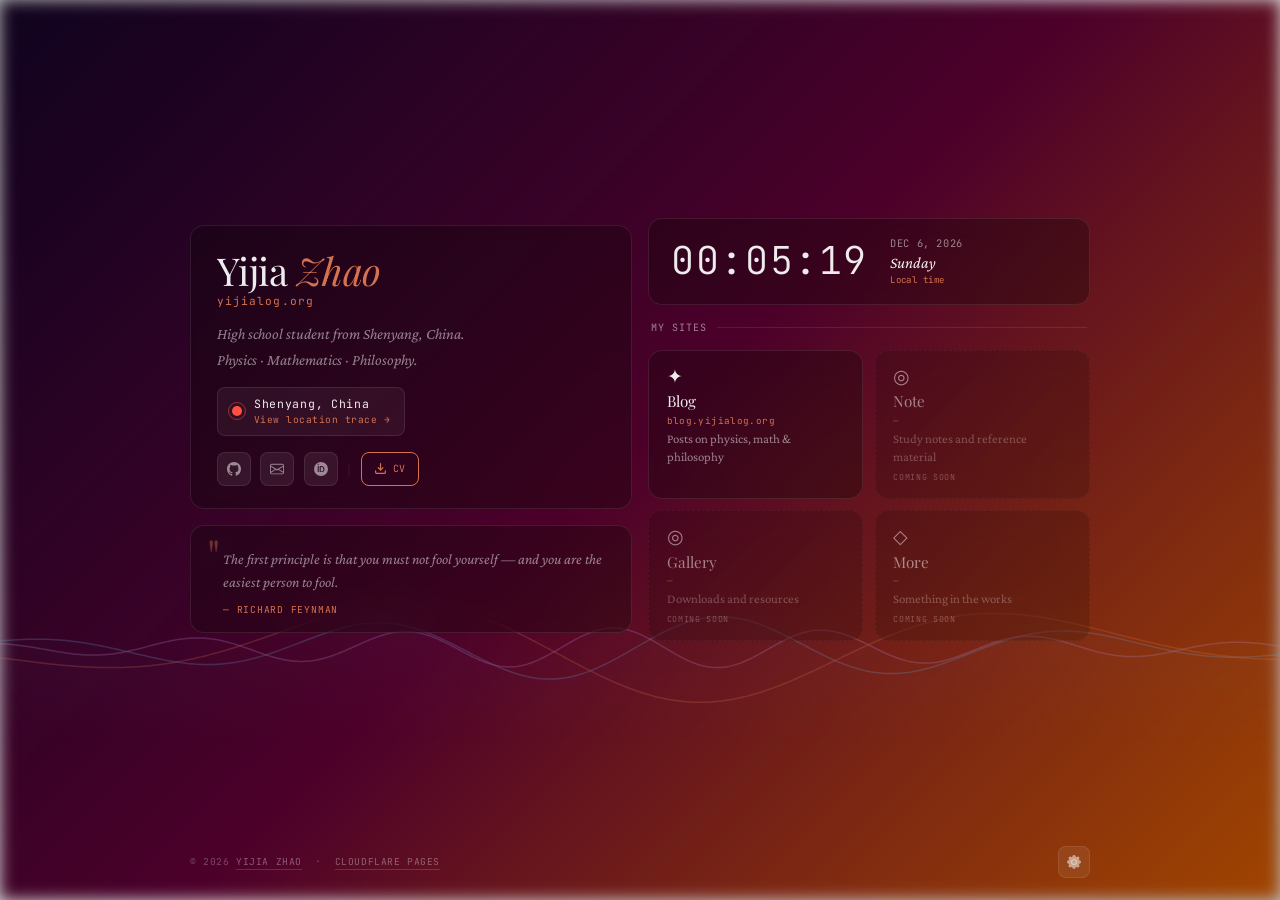
==== commit a13fe76e: "fix: cloudflare page" ====
--- a/index.html
+++ b/index.html
@@ -251,7 +251,7 @@
       <svg viewBox="0 0 16 16" fill="currentColor"><path d="M8 4.754a3.246 3.246 0 1 0 0 6.492 3.246 3.246 0 0 0 0-6.492M5.754 8a2.246 2.246 0 1 1 4.492 0 2.246 2.246 0 0 1-4.492 0"/><path d="M9.796 1.343c-.527-1.79-3.065-1.79-3.592 0l-.094.319a.873.873 0 0 1-1.255.52l-.292-.16c-1.64-.892-3.433.902-2.54 2.541l.159.292a.873.873 0 0 1-.52 1.255l-.319.094c-1.79.527-1.79 3.065 0 3.592l.319.094a.873.873 0 0 1 .52 1.255l-.16.292c-.892 1.64.901 3.434 2.541 2.54l.292-.159a.873.873 0 0 1 1.255.52l.094.319c.527 1.79 3.065 1.79 3.592 0l.094-.319a.873.873 0 0 1 1.255-.52l.292.16c1.64.892 3.433-.902 2.54-2.541l-.159-.292a.873.873 0 0 1 .52-1.255l.319-.094c1.79-.527 1.79-3.065 0-3.592l-.319-.094a.873.873 0 0 1-.52-1.255l.16-.292c.892-1.64-.901-3.433-2.541-2.54l-.292.159a.873.873 0 0 1-1.255-.52z"/></svg>
     </div>
   </div>
-</div><!-- page-inner -->
+</div>
 </div>
 
 
